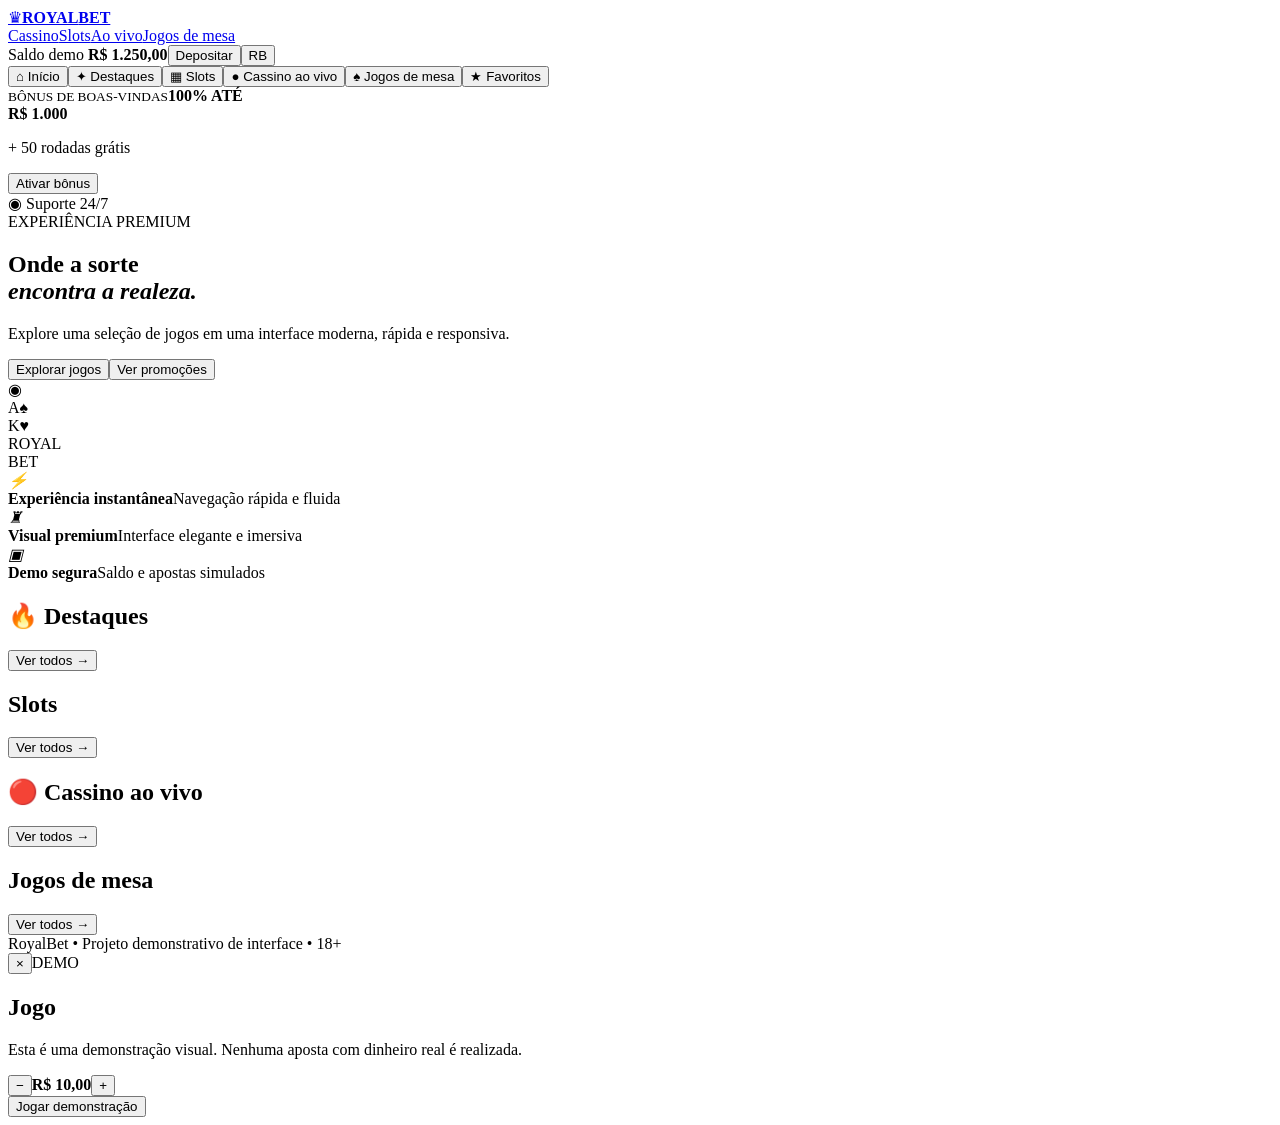
==== index.html @ 7793e25e "feat: add RoyalBet demo interface" ====
<!doctype html><html lang="pt-BR"><head><meta charset="utf-8"><meta name="viewport" content="width=device-width,initial-scale=1"><meta name="theme-color" content="#090b12"><title>RoyalBet — Demo Casino</title><link rel="preconnect" href="https://fonts.googleapis.com"><link rel="preconnect" href="https://fonts.gstatic.com" crossorigin><link href="https://fonts.googleapis.com/css2?family=Inter:wght@400;500;600;700;800&display=swap" rel="stylesheet"><link rel="stylesheet" href="assets/css/app.css"></head><body>
<header class="topbar"><a class="brand" href="#"><span class="crown">♛</span><b>ROYAL</b><strong>BET</strong></a><nav><a class="active" href="#">Cassino</a><a href="#slots">Slots</a><a href="#live">Ao vivo</a><a href="#mesas">Jogos de mesa</a></nav><div class="wallet"><span>Saldo demo <b>R$ 1.250,00</b></span><button class="deposit">Depositar</button><button class="avatar">RB</button></div></header>
<div class="shell"><aside class="sidebar"><button class="side active">⌂ <span>Início</span></button><button class="side">✦ <span>Destaques</span></button><button class="side">▦ <span>Slots</span></button><button class="side">● <span>Cassino ao vivo</span></button><button class="side">♠ <span>Jogos de mesa</span></button><button class="side">★ <span>Favoritos</span></button><div class="bonus"><small>BÔNUS DE BOAS-VINDAS</small><b>100% ATÉ<br>R$ 1.000</b><p>+ 50 rodadas grátis</p><button>Ativar bônus</button></div><div class="support">◉ <span>Suporte 24/7</span></div></aside>
<main><section class="hero"><div class="hero-copy"><span class="eyebrow">EXPERIÊNCIA PREMIUM</span><h1>Onde a sorte<br><em>encontra a realeza.</em></h1><p>Explore uma seleção de jogos em uma interface moderna, rápida e responsiva.</p><div><button class="primary">Explorar jogos</button><button class="secondary">Ver promoções</button></div></div><div class="hero-art"><div class="roulette">◉</div><div class="cards">A♠<br><span>K♥</span></div><div class="chips">ROYAL<br>BET</div></div></section>
<section class="perks"><article><i>⚡</i><div><b>Experiência instantânea</b><span>Navegação rápida e fluida</span></div></article><article><i>♜</i><div><b>Visual premium</b><span>Interface elegante e imersiva</span></div></article><article><i>▣</i><div><b>Demo segura</b><span>Saldo e apostas simulados</span></div></article></section>
<section id="destaques" class="games"><div class="section-head"><h2>🔥 Destaques</h2><button>Ver todos →</button></div><div class="grid" id="featured"></div></section>
<section id="slots" class="games"><div class="section-head"><h2>Slots</h2><button>Ver todos →</button></div><div class="grid" id="slotGames"></div></section>
<section id="live" class="games"><div class="section-head"><h2>🔴 Cassino ao vivo</h2><button>Ver todos →</button></div><div class="grid" id="liveGames"></div></section>
<section id="mesas" class="games"><div class="section-head"><h2>Jogos de mesa</h2><button>Ver todos →</button></div><div class="grid table-grid" id="tableGames"></div></section>
<footer>RoyalBet • Projeto demonstrativo de interface • 18+</footer></main></div>
<div class="modal" id="gameModal"><div class="modal-card"><button class="close">×</button><span>DEMO</span><h2 id="modalTitle">Jogo</h2><p>Esta é uma demonstração visual. Nenhuma aposta com dinheiro real é realizada.</p><div class="fake-bet"><button>−</button><strong>R$ 10,00</strong><button>+</button></div><button class="primary play">Jogar demonstração</button></div></div>
<script src="assets/js/app.js"></script></body></html>
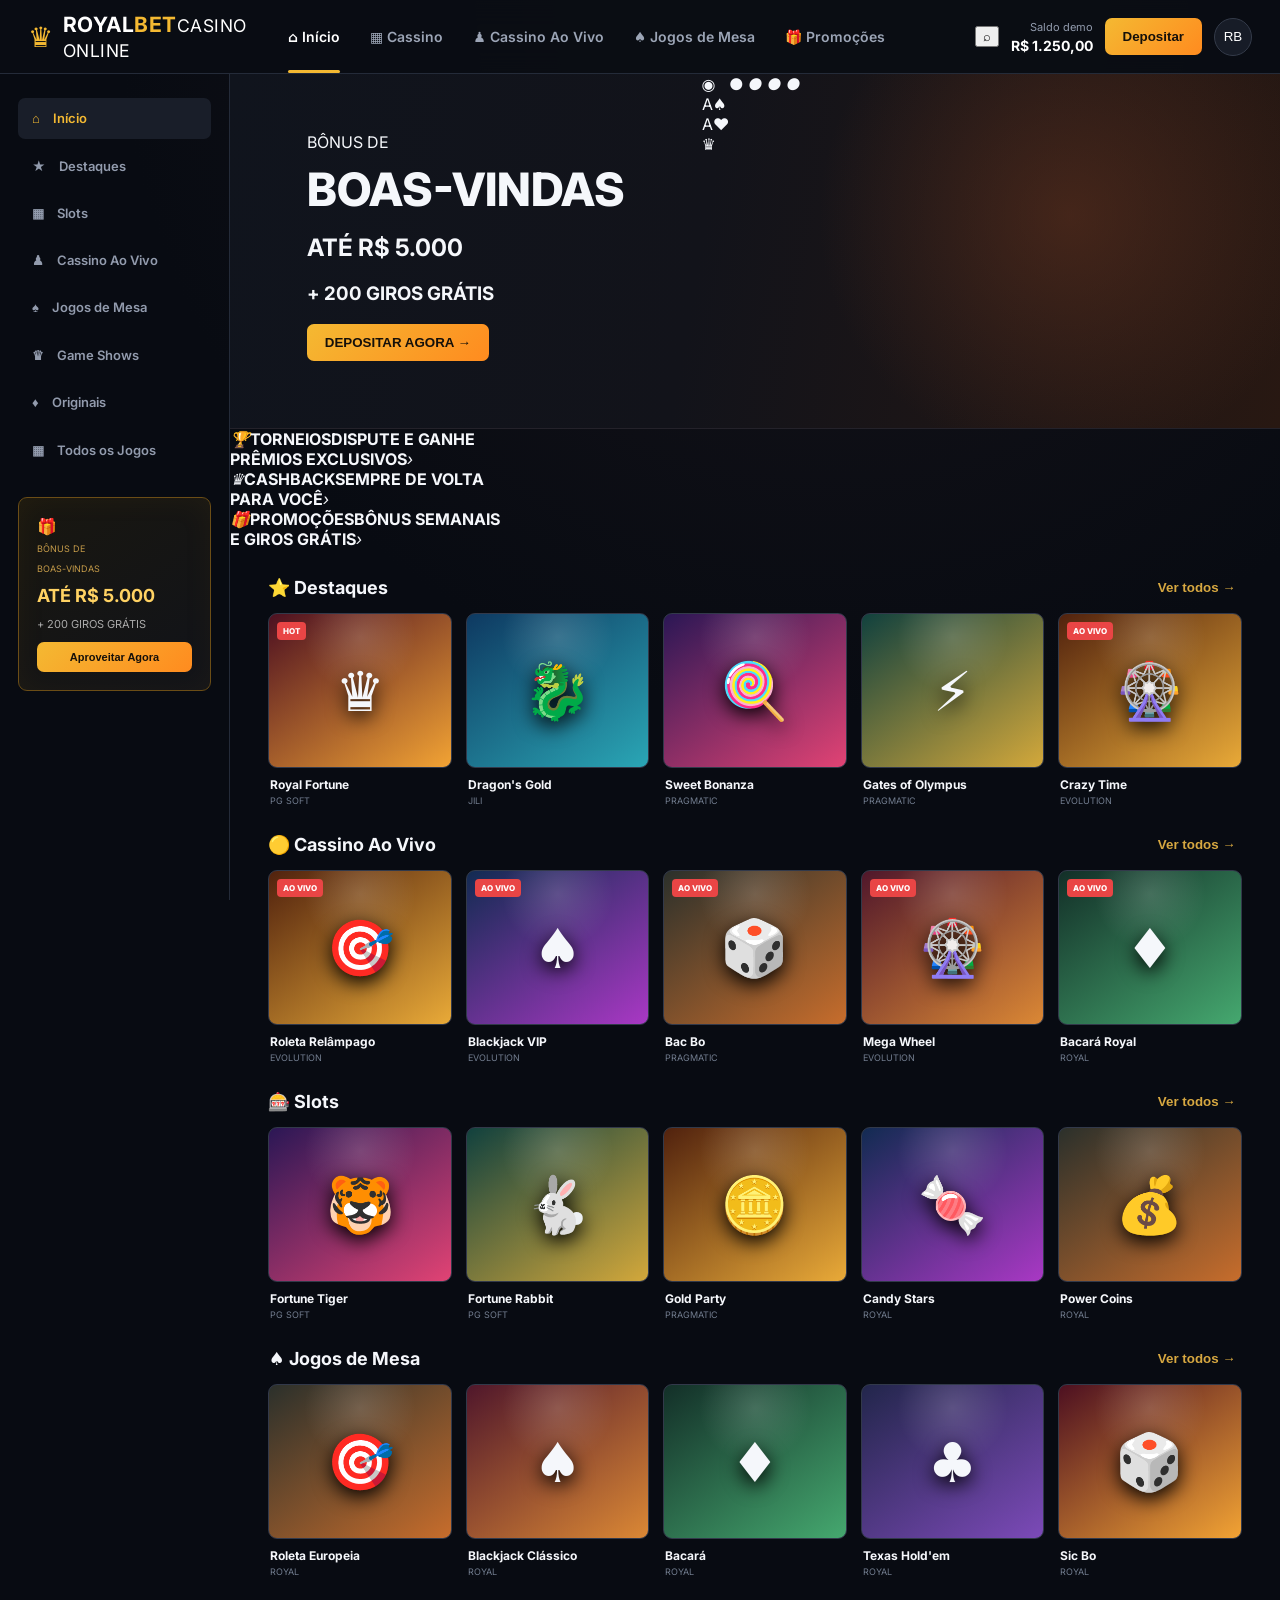
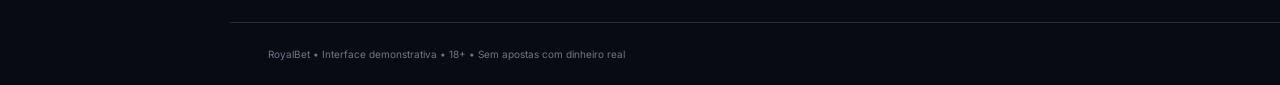
==== commit b433089d: "feat: redesign RoyalBet lobby v2" ====
--- a/index.html
+++ b/index.html
@@ -1,12 +1,11 @@
-<!doctype html><html lang="pt-BR"><head><meta charset="utf-8"><meta name="viewport" content="width=device-width,initial-scale=1"><meta name="theme-color" content="#090b12"><title>RoyalBet — Demo Casino</title><link rel="preconnect" href="https://fonts.googleapis.com"><link rel="preconnect" href="https://fonts.gstatic.com" crossorigin><link href="https://fonts.googleapis.com/css2?family=Inter:wght@400;500;600;700;800&display=swap" rel="stylesheet"><link rel="stylesheet" href="assets/css/app.css"></head><body>
-<header class="topbar"><a class="brand" href="#"><span class="crown">♛</span><b>ROYAL</b><strong>BET</strong></a><nav><a class="active" href="#">Cassino</a><a href="#slots">Slots</a><a href="#live">Ao vivo</a><a href="#mesas">Jogos de mesa</a></nav><div class="wallet"><span>Saldo demo <b>R$ 1.250,00</b></span><button class="deposit">Depositar</button><button class="avatar">RB</button></div></header>
-<div class="shell"><aside class="sidebar"><button class="side active">⌂ <span>Início</span></button><button class="side">✦ <span>Destaques</span></button><button class="side">▦ <span>Slots</span></button><button class="side">● <span>Cassino ao vivo</span></button><button class="side">♠ <span>Jogos de mesa</span></button><button class="side">★ <span>Favoritos</span></button><div class="bonus"><small>BÔNUS DE BOAS-VINDAS</small><b>100% ATÉ<br>R$ 1.000</b><p>+ 50 rodadas grátis</p><button>Ativar bônus</button></div><div class="support">◉ <span>Suporte 24/7</span></div></aside>
-<main><section class="hero"><div class="hero-copy"><span class="eyebrow">EXPERIÊNCIA PREMIUM</span><h1>Onde a sorte<br><em>encontra a realeza.</em></h1><p>Explore uma seleção de jogos em uma interface moderna, rápida e responsiva.</p><div><button class="primary">Explorar jogos</button><button class="secondary">Ver promoções</button></div></div><div class="hero-art"><div class="roulette">◉</div><div class="cards">A♠<br><span>K♥</span></div><div class="chips">ROYAL<br>BET</div></div></section>
-<section class="perks"><article><i>⚡</i><div><b>Experiência instantânea</b><span>Navegação rápida e fluida</span></div></article><article><i>♜</i><div><b>Visual premium</b><span>Interface elegante e imersiva</span></div></article><article><i>▣</i><div><b>Demo segura</b><span>Saldo e apostas simulados</span></div></article></section>
-<section id="destaques" class="games"><div class="section-head"><h2>🔥 Destaques</h2><button>Ver todos →</button></div><div class="grid" id="featured"></div></section>
-<section id="slots" class="games"><div class="section-head"><h2>Slots</h2><button>Ver todos →</button></div><div class="grid" id="slotGames"></div></section>
-<section id="live" class="games"><div class="section-head"><h2>🔴 Cassino ao vivo</h2><button>Ver todos →</button></div><div class="grid" id="liveGames"></div></section>
-<section id="mesas" class="games"><div class="section-head"><h2>Jogos de mesa</h2><button>Ver todos →</button></div><div class="grid table-grid" id="tableGames"></div></section>
-<footer>RoyalBet • Projeto demonstrativo de interface • 18+</footer></main></div>
-<div class="modal" id="gameModal"><div class="modal-card"><button class="close">×</button><span>DEMO</span><h2 id="modalTitle">Jogo</h2><p>Esta é uma demonstração visual. Nenhuma aposta com dinheiro real é realizada.</p><div class="fake-bet"><button>−</button><strong>R$ 10,00</strong><button>+</button></div><button class="primary play">Jogar demonstração</button></div></div>
-<script src="assets/js/app.js"></script></body></html>+<!doctype html><html lang="pt-BR"><head><meta charset="utf-8"><meta name="viewport" content="width=device-width,initial-scale=1"><meta name="theme-color" content="#06090d"><title>RoyalBet — Casino Demo</title><link rel="preconnect" href="https://fonts.googleapis.com"><link rel="preconnect" href="https://fonts.gstatic.com" crossorigin><link href="https://fonts.googleapis.com/css2?family=Inter:wght@400;500;600;700;800;900&display=swap" rel="stylesheet"><link rel="stylesheet" href="assets/css/app.css?v=2"></head><body>
+<header class="topbar"><a class="brand" href="#"><span class="crown">♛</span><span><b>ROYAL</b><strong>BET</strong><small>CASINO ONLINE</small></span></a><nav><a class="active" href="#">⌂ Início</a><a href="#slots">▦ Cassino</a><a href="#live">♟ Cassino Ao Vivo</a><a href="#mesas">♠ Jogos de Mesa</a><a href="#promos">🎁 Promoções</a></nav><div class="wallet"><button class="search">⌕</button><span>Saldo demo <b>R$ 1.250,00</b></span><button class="deposit">Depositar</button><button class="avatar">RB</button></div></header>
+<div class="shell"><aside class="sidebar"><button class="side active">⌂ <span>Início</span></button><button class="side">★ <span>Destaques</span></button><button class="side">▦ <span>Slots</span></button><button class="side">♟ <span>Cassino Ao Vivo</span></button><button class="side">♠ <span>Jogos de Mesa</span></button><button class="side">♛ <span>Game Shows</span></button><button class="side">♦ <span>Originais</span></button><button class="side">▦ <span>Todos os Jogos</span></button><div class="bonus"><div class="gift">🎁</div><small>BÔNUS DE<br>BOAS-VINDAS</small><b>ATÉ R$ 5.000</b><p>+ 200 GIROS GRÁTIS</p><button>Aproveitar Agora</button></div></aside>
+<main><section class="hero"><div class="hero-copy"><span>BÔNUS DE</span><h1>BOAS-VINDAS</h1><h2>ATÉ <strong>R$ 5.000</strong></h2><h3>+ 200 GIROS GRÁTIS</h3><button class="primary">DEPOSITAR AGORA →</button></div><div class="casino-art"><div class="wheel">◉</div><div class="ace">A♠</div><div class="ace red">A♥</div><div class="chip">♛</div></div><div class="dots">● <i>● ● ●</i></div></section>
+<section id="promos" class="promo-row"><article class="tournament"><i>🏆</i><b>TORNEIOS<span>DISPUTE E GANHE<br>PRÊMIOS EXCLUSIVOS</span></b><em>›</em></article><article class="cashback"><i>♛</i><b>CASHBACK<span>SEMPRE DE VOLTA<br>PARA VOCÊ</span></b><em>›</em></article><article class="promotion"><i>🎁</i><b>PROMOÇÕES<span>BÔNUS SEMANAIS<br>E GIROS GRÁTIS</span></b><em>›</em></article></section>
+<section class="games"><div class="section-head"><h2>⭐ Destaques</h2><button>Ver todos →</button></div><div class="grid" id="featured"></div></section>
+<section id="live" class="games"><div class="section-head"><h2>🟡 Cassino Ao Vivo</h2><button>Ver todos →</button></div><div class="grid" id="liveGames"></div></section>
+<section id="slots" class="games"><div class="section-head"><h2>🎰 Slots</h2><button>Ver todos →</button></div><div class="grid" id="slotGames"></div></section>
+<section id="mesas" class="games"><div class="section-head"><h2>♠ Jogos de Mesa</h2><button>Ver todos →</button></div><div class="grid" id="tableGames"></div></section>
+<footer>RoyalBet • Interface demonstrativa • 18+ • Sem apostas com dinheiro real</footer></main></div>
+<div class="modal" id="gameModal"><div class="modal-card"><button class="close">×</button><span>DEMONSTRAÇÃO</span><h2 id="modalTitle">Jogo</h2><p>Interface demonstrativa. Nenhuma aposta ou transação com dinheiro real é realizada.</p><div class="fake-bet"><button>−</button><strong>R$ 10,00</strong><button>+</button></div><button class="primary play">Jogar demonstração</button></div></div><script src="assets/js/app.js?v=2"></script></body></html>
--- a/assets/css/app.css
+++ b/assets/css/app.css
@@ -0,0 +1 @@
+:root{--bg:#080b12;--panel:#111621;--panel2:#161c28;--line:#242b39;--text:#f5f7fb;--muted:#929bad;--gold:#f4b932;--orange:#ff8b1f;--green:#19d49a}*{box-sizing:border-box}html{scroll-behavior:smooth}body{margin:0;background:radial-gradient(circle at 65% 0,#17141a 0,#080b12 38%);color:var(--text);font-family:Inter,system-ui,sans-serif}.topbar{height:74px;position:sticky;top:0;z-index:20;display:flex;align-items:center;padding:0 28px;background:#0a0d14eF;border-bottom:1px solid var(--line);backdrop-filter:blur(14px)}.brand{display:flex;align-items:center;width:260px;color:white;text-decoration:none;font-size:21px;letter-spacing:.5px}.brand strong{color:var(--gold)}.crown{font-size:28px;color:var(--gold);margin-right:9px}.topbar nav{display:flex;height:100%;gap:30px;align-items:center}.topbar nav a{height:100%;display:grid;place-items:center;color:#9ca5b6;text-decoration:none;font-size:14px;font-weight:600;position:relative}.topbar nav a.active,.topbar nav a:hover{color:white}.topbar nav a.active:after{content:"";position:absolute;bottom:0;height:3px;width:100%;background:var(--gold);border-radius:4px}.wallet{margin-left:auto;display:flex;align-items:center;gap:12px}.wallet span{font-size:11px;color:var(--muted);text-align:right}.wallet b{display:block;color:white;font-size:14px;margin-top:3px}.deposit,.primary,.bonus button{border:0;border-radius:7px;background:linear-gradient(135deg,var(--gold),var(--orange));color:#15100a;font-weight:800;padding:11px 18px;cursor:pointer}.avatar{border:1px solid #343b4a;background:#171c27;color:#fff;width:38px;height:38px;border-radius:50%}.shell{display:grid;grid-template-columns:230px 1fr}.sidebar{min-height:calc(100vh - 74px);border-right:1px solid var(--line);padding:24px 18px;position:sticky;top:74px;height:calc(100vh - 74px);display:flex;flex-direction:column;gap:7px}.side{border:0;background:transparent;color:#929bad;padding:12px 14px;border-radius:7px;text-align:left;font:600 13px Inter;cursor:pointer}.side:hover,.side.active{color:#fff;background:#191e29}.side:first-child{color:var(--gold)}.side span{margin-left:10px}.bonus{margin-top:20px;padding:18px;border:1px solid #6b4d16;border-radius:9px;background:linear-gradient(145deg,#191710,#111319);box-shadow:inset 0 0 30px #b97d0911}.bonus small{font-size:9px;color:#c59b49}.bonus b{display:block;color:#ffd263;font-size:18px;margin:9px 0}.bonus p{font-size:11px;color:#aaa}.bonus button{width:100%;padding:9px;font-size:11px}.support{margin-top:auto;padding:13px;color:#a8b0bf;font-size:12px}.support span{margin-left:9px}main{min-width:0}.hero{min-height:355px;display:flex;position:relative;overflow:hidden;border-bottom:1px solid #24222a;background:radial-gradient(circle at 80% 40%,#65331e88,transparent 29%),linear-gradient(100deg,#10141d 0%,#12131a 45%,#281812 100%)}.hero-copy{z-index:2;padding:58px 6vw;max-width:650px}.eyebrow{font-size:10px;font-weight:800;letter-spacing:2.5px;color:#e4b54d}.hero h1{font-size:46px;line-height:1.05;margin:13px 0;font-weight:800}.hero h1 em{font-style:normal;color:#ffcb59}.hero p{max-width:510px;color:#a8afbd;font-size:14px;line-height:1.6}.secondary{margin-left:10px;border:1px solid #55504b;border-radius:7px;background:#ffffff08;color:white;font-weight:700;padding:10px 17px}.hero-art{position:absolute;right:5%;top:20px;width:43%;height:310px}.roulette{position:absolute;right:5%;top:5%;width:220px;height:220px;border:18px dashed #d69c36;border-radius:50%;display:grid;place-items:center;font-size:100px;color:#f1c058;transform:rotate(-13deg);box-shadow:0 0 60px #ff8b1f30}.cards{position:absolute;left:13%;top:30%;font:800 55px Georgia;color:#111;background:#f7f0df;padding:20px 28px;border-radius:9px;transform:rotate(-8deg);box-shadow:0 18px 50px #000}.cards span{color:#b21e27}.chips{position:absolute;right:35%;bottom:8%;width:105px;height:105px;border-radius:50%;border:12px dashed #ffc54d;background:#202532;display:grid;place-items:center;text-align:center;color:#ffd268;font-size:12px;font-weight:800;box-shadow:0 10px 30px #000}.perks{display:grid;grid-template-columns:repeat(3,1fr);gap:1px;border-bottom:1px solid var(--line);background:var(--line)}.perks article{background:#0e121a;padding:22px 5vw;display:flex;gap:14px;align-items:center}.perks i{font-style:normal;color:var(--gold);font-size:22px}.perks b,.perks span{display:block}.perks b{font-size:12px}.perks span{color:#7f899a;font-size:10px;margin-top:4px}.games{padding:28px 3vw 0}.section-head{display:flex;justify-content:space-between;align-items:center;margin-bottom:15px}.section-head h2{font-size:18px;margin:0}.section-head button{border:0;background:none;color:#d7a841;font-weight:700;cursor:pointer}.grid{display:grid;grid-template-columns:repeat(5,minmax(135px,1fr));gap:14px}.game{min-width:0;cursor:pointer}.poster{height:155px;border-radius:9px;position:relative;overflow:hidden;border:1px solid #32394a;background:linear-gradient(145deg,var(--a),var(--b));display:grid;place-items:center;transition:.2s}.game:hover .poster{transform:translateY(-4px);border-color:#a67826;box-shadow:0 12px 35px #000}.poster:before{content:"";position:absolute;inset:0;background:radial-gradient(circle at 50% 15%,#ffffff28,transparent 35%)}.poster .symbol{font-size:55px;filter:drop-shadow(0 6px 10px #000);z-index:1}.tag{position:absolute;top:8px;left:8px;background:#e94545;color:white;font-size:8px;font-weight:800;padding:4px 6px;border-radius:4px}.game h3{font-size:12px;margin:9px 2px 3px}.game p{font-size:9px;color:#727d8f;margin:0 2px}.table-grid{grid-template-columns:repeat(5,1fr)}footer{margin-top:45px;padding:25px 3vw;border-top:1px solid var(--line);color:#6f7888;font-size:10px}.modal{display:none;position:fixed;inset:0;background:#000c;z-index:50;place-items:center;padding:20px}.modal.open{display:grid}.modal-card{width:min(420px,100%);background:#121722;border:1px solid #343c4c;border-radius:14px;padding:32px;text-align:center;position:relative;box-shadow:0 30px 90px #000}.modal-card>span{font-size:9px;letter-spacing:2px;color:var(--gold)}.modal-card p{color:#9ba4b4;font-size:13px;line-height:1.6}.close{position:absolute;right:15px;top:12px;border:0;background:none;color:white;font-size:25px;cursor:pointer}.fake-bet{display:flex;justify-content:center;align-items:center;gap:20px;margin:25px}.fake-bet button{width:35px;height:35px;border-radius:50%;border:1px solid #3b4352;background:#202633;color:#fff}.play{width:100%}@media(max-width:950px){.shell{grid-template-columns:76px 1fr}.sidebar{padding:20px 10px}.side span,.support span,.bonus{display:none}.side{text-align:center;font-size:17px}.brand{width:auto}.topbar nav{display:none}.wallet span{display:none}.grid{grid-template-columns:repeat(3,1fr)}.hero-art{opacity:.45;width:50%}.hero-copy{padding-left:5vw}.hero h1{font-size:38px}}@media(max-width:600px){.topbar{height:64px;padding:0 14px}.brand{font-size:17px}.crown{font-size:23px}.deposit{padding:9px 11px}.avatar{display:none}.shell{display:block}.sidebar{position:fixed;z-index:30;bottom:0;top:auto;left:0;right:0;height:62px;min-height:0;border:0;border-top:1px solid var(--line);background:#0b0f17;display:grid;grid-template-columns:repeat(5,1fr);padding:6px}.sidebar .side:nth-child(n+6),.support{display:none}.side{padding:8px}.hero{min-height:390px}.hero-copy{padding:48px 22px}.hero h1{font-size:36px}.hero-art{right:-110px;top:80px;width:75%}.perks{grid-template-columns:1fr}.perks article{padding:14px 22px}.grid,.table-grid{grid-template-columns:repeat(2,1fr)}.poster{height:140px}.games{padding:25px 16px 0}footer{padding-bottom:90px}}
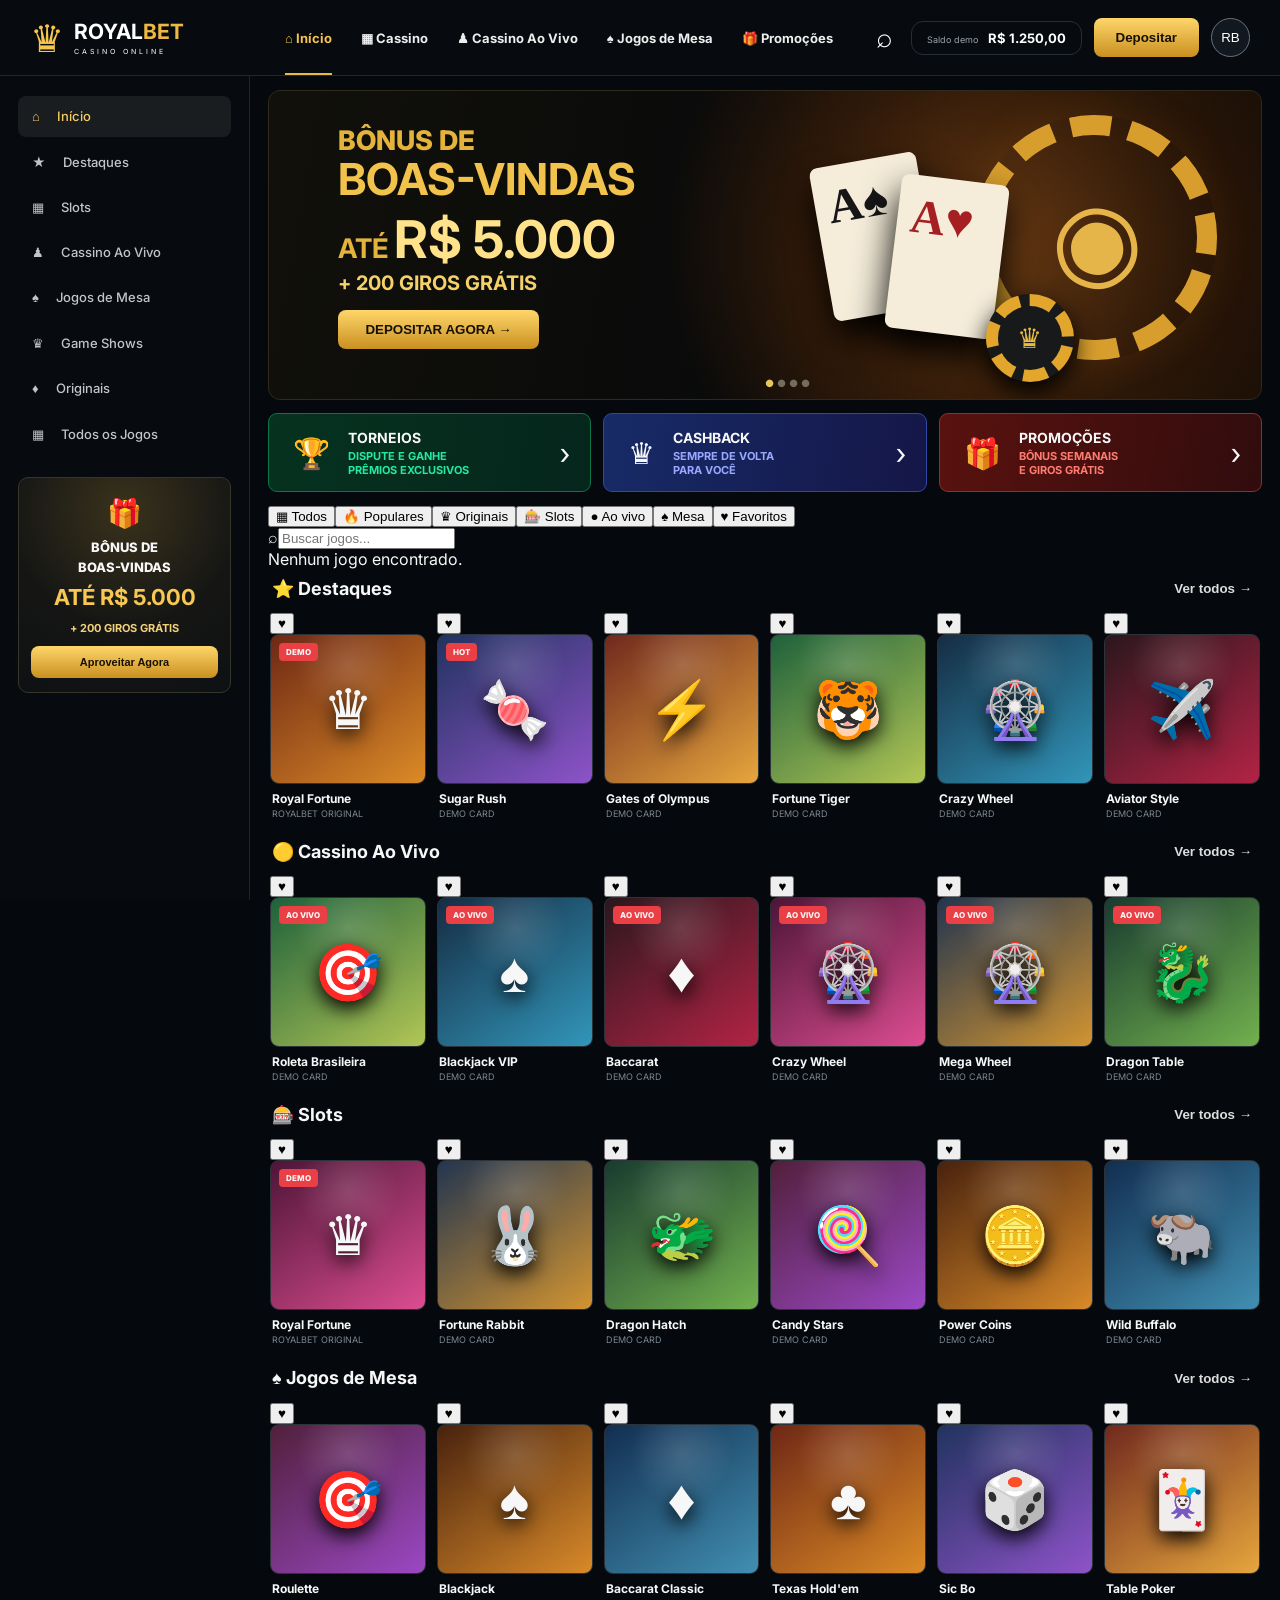
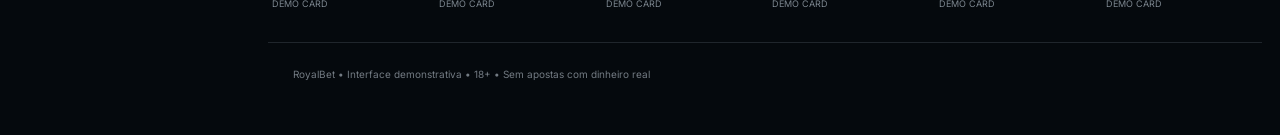
==== commit f232b1bf: "feat: add lobby search and category filters" ====
--- a/index.html
+++ b/index.html
@@ -1,11 +1,11 @@
-<!doctype html><html lang="pt-BR"><head><meta charset="utf-8"><meta name="viewport" content="width=device-width,initial-scale=1"><meta name="theme-color" content="#06090d"><title>RoyalBet — Casino Demo</title><link rel="preconnect" href="https://fonts.googleapis.com"><link rel="preconnect" href="https://fonts.gstatic.com" crossorigin><link href="https://fonts.googleapis.com/css2?family=Inter:wght@400;500;600;700;800;900&display=swap" rel="stylesheet"><link rel="stylesheet" href="assets/css/app.css?v=2"></head><body>
+<!doctype html><html lang="pt-BR"><head><meta charset="utf-8"><meta name="viewport" content="width=device-width,initial-scale=1"><meta name="theme-color" content="#06090d"><title>RoyalBet — Casino Demo</title><link rel="preconnect" href="https://fonts.googleapis.com"><link rel="preconnect" href="https://fonts.gstatic.com" crossorigin><link href="https://fonts.googleapis.com/css2?family=Inter:wght@400;500;600;700;800;900&display=swap" rel="stylesheet"><link rel="stylesheet" href="assets/css/app.css?v=4"></head><body>
 <header class="topbar"><a class="brand" href="#"><span class="crown">♛</span><span><b>ROYAL</b><strong>BET</strong><small>CASINO ONLINE</small></span></a><nav><a class="active" href="#">⌂ Início</a><a href="#slots">▦ Cassino</a><a href="#live">♟ Cassino Ao Vivo</a><a href="#mesas">♠ Jogos de Mesa</a><a href="#promos">🎁 Promoções</a></nav><div class="wallet"><button class="search">⌕</button><span>Saldo demo <b>R$ 1.250,00</b></span><button class="deposit">Depositar</button><button class="avatar">RB</button></div></header>
 <div class="shell"><aside class="sidebar"><button class="side active">⌂ <span>Início</span></button><button class="side">★ <span>Destaques</span></button><button class="side">▦ <span>Slots</span></button><button class="side">♟ <span>Cassino Ao Vivo</span></button><button class="side">♠ <span>Jogos de Mesa</span></button><button class="side">♛ <span>Game Shows</span></button><button class="side">♦ <span>Originais</span></button><button class="side">▦ <span>Todos os Jogos</span></button><div class="bonus"><div class="gift">🎁</div><small>BÔNUS DE<br>BOAS-VINDAS</small><b>ATÉ R$ 5.000</b><p>+ 200 GIROS GRÁTIS</p><button>Aproveitar Agora</button></div></aside>
 <main><section class="hero"><div class="hero-copy"><span>BÔNUS DE</span><h1>BOAS-VINDAS</h1><h2>ATÉ <strong>R$ 5.000</strong></h2><h3>+ 200 GIROS GRÁTIS</h3><button class="primary">DEPOSITAR AGORA →</button></div><div class="casino-art"><div class="wheel">◉</div><div class="ace">A♠</div><div class="ace red">A♥</div><div class="chip">♛</div></div><div class="dots">● <i>● ● ●</i></div></section>
 <section id="promos" class="promo-row"><article class="tournament"><i>🏆</i><b>TORNEIOS<span>DISPUTE E GANHE<br>PRÊMIOS EXCLUSIVOS</span></b><em>›</em></article><article class="cashback"><i>♛</i><b>CASHBACK<span>SEMPRE DE VOLTA<br>PARA VOCÊ</span></b><em>›</em></article><article class="promotion"><i>🎁</i><b>PROMOÇÕES<span>BÔNUS SEMANAIS<br>E GIROS GRÁTIS</span></b><em>›</em></article></section>
-<section class="games"><div class="section-head"><h2>⭐ Destaques</h2><button>Ver todos →</button></div><div class="grid" id="featured"></div></section>
-<section id="live" class="games"><div class="section-head"><h2>🟡 Cassino Ao Vivo</h2><button>Ver todos →</button></div><div class="grid" id="liveGames"></div></section>
-<section id="slots" class="games"><div class="section-head"><h2>🎰 Slots</h2><button>Ver todos →</button></div><div class="grid" id="slotGames"></div></section>
-<section id="mesas" class="games"><div class="section-head"><h2>♠ Jogos de Mesa</h2><button>Ver todos →</button></div><div class="grid" id="tableGames"></div></section>
+<section class="discovery"><div class="filters"><button class="filter active" data-category="all">▦ Todos</button><button class="filter" data-category="featured">🔥 Populares</button><button class="filter" data-category="original">♛ Originais</button><button class="filter" data-category="slots">🎰 Slots</button><button class="filter" data-category="live">● Ao vivo</button><button class="filter" data-category="table">♠ Mesa</button><button class="filter" data-category="favorites">♥ Favoritos</button></div><label class="game-search">⌕<input id="gameSearch" placeholder="Buscar jogos..." autocomplete="off"></label></section><div id="emptyState" class="empty-state">Nenhum jogo encontrado.</div><section class="games game-section" data-section="featured"><div class="section-head"><h2>⭐ Destaques</h2><button>Ver todos →</button></div><div class="grid" id="featured"></div></section>
+<section id="live" class="games game-section" data-section="live"><div class="section-head"><h2>🟡 Cassino Ao Vivo</h2><button>Ver todos →</button></div><div class="grid" id="liveGames"></div></section>
+<section id="slots" class="games game-section" data-section="slots"><div class="section-head"><h2>🎰 Slots</h2><button>Ver todos →</button></div><div class="grid" id="slotGames"></div></section>
+<section id="mesas" class="games game-section" data-section="table"><div class="section-head"><h2>♠ Jogos de Mesa</h2><button>Ver todos →</button></div><div class="grid" id="tableGames"></div></section>
 <footer>RoyalBet • Interface demonstrativa • 18+ • Sem apostas com dinheiro real</footer></main></div>
-<div class="modal" id="gameModal"><div class="modal-card"><button class="close">×</button><span>DEMONSTRAÇÃO</span><h2 id="modalTitle">Jogo</h2><p>Interface demonstrativa. Nenhuma aposta ou transação com dinheiro real é realizada.</p><div class="fake-bet"><button>−</button><strong>R$ 10,00</strong><button>+</button></div><button class="primary play">Jogar demonstração</button></div></div><script src="assets/js/app.js?v=2"></script></body></html>+<div class="modal" id="gameModal"><div class="modal-card"><button class="close">×</button><span>DEMONSTRAÇÃO</span><h2 id="modalTitle">Jogo</h2><p>Interface demonstrativa. Nenhuma aposta ou transação com dinheiro real é realizada.</p><div class="fake-bet"><button>−</button><strong>R$ 10,00</strong><button>+</button></div><button class="primary play">Jogar demonstração</button></div></div><script src="assets/js/app.js?v=4"></script></body></html>
--- a/assets/css/app.css
+++ b/assets/css/app.css
@@ -1 +1 @@
-:root{--bg:#080b12;--panel:#111621;--panel2:#161c28;--line:#242b39;--text:#f5f7fb;--muted:#929bad;--gold:#f4b932;--orange:#ff8b1f;--green:#19d49a}*{box-sizing:border-box}html{scroll-behavior:smooth}body{margin:0;background:radial-gradient(circle at 65% 0,#17141a 0,#080b12 38%);color:var(--text);font-family:Inter,system-ui,sans-serif}.topbar{height:74px;position:sticky;top:0;z-index:20;display:flex;align-items:center;padding:0 28px;background:#0a0d14eF;border-bottom:1px solid var(--line);backdrop-filter:blur(14px)}.brand{display:flex;align-items:center;width:260px;color:white;text-decoration:none;font-size:21px;letter-spacing:.5px}.brand strong{color:var(--gold)}.crown{font-size:28px;color:var(--gold);margin-right:9px}.topbar nav{display:flex;height:100%;gap:30px;align-items:center}.topbar nav a{height:100%;display:grid;place-items:center;color:#9ca5b6;text-decoration:none;font-size:14px;font-weight:600;position:relative}.topbar nav a.active,.topbar nav a:hover{color:white}.topbar nav a.active:after{content:"";position:absolute;bottom:0;height:3px;width:100%;background:var(--gold);border-radius:4px}.wallet{margin-left:auto;display:flex;align-items:center;gap:12px}.wallet span{font-size:11px;color:var(--muted);text-align:right}.wallet b{display:block;color:white;font-size:14px;margin-top:3px}.deposit,.primary,.bonus button{border:0;border-radius:7px;background:linear-gradient(135deg,var(--gold),var(--orange));color:#15100a;font-weight:800;padding:11px 18px;cursor:pointer}.avatar{border:1px solid #343b4a;background:#171c27;color:#fff;width:38px;height:38px;border-radius:50%}.shell{display:grid;grid-template-columns:230px 1fr}.sidebar{min-height:calc(100vh - 74px);border-right:1px solid var(--line);padding:24px 18px;position:sticky;top:74px;height:calc(100vh - 74px);display:flex;flex-direction:column;gap:7px}.side{border:0;background:transparent;color:#929bad;padding:12px 14px;border-radius:7px;text-align:left;font:600 13px Inter;cursor:pointer}.side:hover,.side.active{color:#fff;background:#191e29}.side:first-child{color:var(--gold)}.side span{margin-left:10px}.bonus{margin-top:20px;padding:18px;border:1px solid #6b4d16;border-radius:9px;background:linear-gradient(145deg,#191710,#111319);box-shadow:inset 0 0 30px #b97d0911}.bonus small{font-size:9px;color:#c59b49}.bonus b{display:block;color:#ffd263;font-size:18px;margin:9px 0}.bonus p{font-size:11px;color:#aaa}.bonus button{width:100%;padding:9px;font-size:11px}.support{margin-top:auto;padding:13px;color:#a8b0bf;font-size:12px}.support span{margin-left:9px}main{min-width:0}.hero{min-height:355px;display:flex;position:relative;overflow:hidden;border-bottom:1px solid #24222a;background:radial-gradient(circle at 80% 40%,#65331e88,transparent 29%),linear-gradient(100deg,#10141d 0%,#12131a 45%,#281812 100%)}.hero-copy{z-index:2;padding:58px 6vw;max-width:650px}.eyebrow{font-size:10px;font-weight:800;letter-spacing:2.5px;color:#e4b54d}.hero h1{font-size:46px;line-height:1.05;margin:13px 0;font-weight:800}.hero h1 em{font-style:normal;color:#ffcb59}.hero p{max-width:510px;color:#a8afbd;font-size:14px;line-height:1.6}.secondary{margin-left:10px;border:1px solid #55504b;border-radius:7px;background:#ffffff08;color:white;font-weight:700;padding:10px 17px}.hero-art{position:absolute;right:5%;top:20px;width:43%;height:310px}.roulette{position:absolute;right:5%;top:5%;width:220px;height:220px;border:18px dashed #d69c36;border-radius:50%;display:grid;place-items:center;font-size:100px;color:#f1c058;transform:rotate(-13deg);box-shadow:0 0 60px #ff8b1f30}.cards{position:absolute;left:13%;top:30%;font:800 55px Georgia;color:#111;background:#f7f0df;padding:20px 28px;border-radius:9px;transform:rotate(-8deg);box-shadow:0 18px 50px #000}.cards span{color:#b21e27}.chips{position:absolute;right:35%;bottom:8%;width:105px;height:105px;border-radius:50%;border:12px dashed #ffc54d;background:#202532;display:grid;place-items:center;text-align:center;color:#ffd268;font-size:12px;font-weight:800;box-shadow:0 10px 30px #000}.perks{display:grid;grid-template-columns:repeat(3,1fr);gap:1px;border-bottom:1px solid var(--line);background:var(--line)}.perks article{background:#0e121a;padding:22px 5vw;display:flex;gap:14px;align-items:center}.perks i{font-style:normal;color:var(--gold);font-size:22px}.perks b,.perks span{display:block}.perks b{font-size:12px}.perks span{color:#7f899a;font-size:10px;margin-top:4px}.games{padding:28px 3vw 0}.section-head{display:flex;justify-content:space-between;align-items:center;margin-bottom:15px}.section-head h2{font-size:18px;margin:0}.section-head button{border:0;background:none;color:#d7a841;font-weight:700;cursor:pointer}.grid{display:grid;grid-template-columns:repeat(5,minmax(135px,1fr));gap:14px}.game{min-width:0;cursor:pointer}.poster{height:155px;border-radius:9px;position:relative;overflow:hidden;border:1px solid #32394a;background:linear-gradient(145deg,var(--a),var(--b));display:grid;place-items:center;transition:.2s}.game:hover .poster{transform:translateY(-4px);border-color:#a67826;box-shadow:0 12px 35px #000}.poster:before{content:"";position:absolute;inset:0;background:radial-gradient(circle at 50% 15%,#ffffff28,transparent 35%)}.poster .symbol{font-size:55px;filter:drop-shadow(0 6px 10px #000);z-index:1}.tag{position:absolute;top:8px;left:8px;background:#e94545;color:white;font-size:8px;font-weight:800;padding:4px 6px;border-radius:4px}.game h3{font-size:12px;margin:9px 2px 3px}.game p{font-size:9px;color:#727d8f;margin:0 2px}.table-grid{grid-template-columns:repeat(5,1fr)}footer{margin-top:45px;padding:25px 3vw;border-top:1px solid var(--line);color:#6f7888;font-size:10px}.modal{display:none;position:fixed;inset:0;background:#000c;z-index:50;place-items:center;padding:20px}.modal.open{display:grid}.modal-card{width:min(420px,100%);background:#121722;border:1px solid #343c4c;border-radius:14px;padding:32px;text-align:center;position:relative;box-shadow:0 30px 90px #000}.modal-card>span{font-size:9px;letter-spacing:2px;color:var(--gold)}.modal-card p{color:#9ba4b4;font-size:13px;line-height:1.6}.close{position:absolute;right:15px;top:12px;border:0;background:none;color:white;font-size:25px;cursor:pointer}.fake-bet{display:flex;justify-content:center;align-items:center;gap:20px;margin:25px}.fake-bet button{width:35px;height:35px;border-radius:50%;border:1px solid #3b4352;background:#202633;color:#fff}.play{width:100%}@media(max-width:950px){.shell{grid-template-columns:76px 1fr}.sidebar{padding:20px 10px}.side span,.support span,.bonus{display:none}.side{text-align:center;font-size:17px}.brand{width:auto}.topbar nav{display:none}.wallet span{display:none}.grid{grid-template-columns:repeat(3,1fr)}.hero-art{opacity:.45;width:50%}.hero-copy{padding-left:5vw}.hero h1{font-size:38px}}@media(max-width:600px){.topbar{height:64px;padding:0 14px}.brand{font-size:17px}.crown{font-size:23px}.deposit{padding:9px 11px}.avatar{display:none}.shell{display:block}.sidebar{position:fixed;z-index:30;bottom:0;top:auto;left:0;right:0;height:62px;min-height:0;border:0;border-top:1px solid var(--line);background:#0b0f17;display:grid;grid-template-columns:repeat(5,1fr);padding:6px}.sidebar .side:nth-child(n+6),.support{display:none}.side{padding:8px}.hero{min-height:390px}.hero-copy{padding:48px 22px}.hero h1{font-size:36px}.hero-art{right:-110px;top:80px;width:75%}.perks{grid-template-columns:1fr}.perks article{padding:14px 22px}.grid,.table-grid{grid-template-columns:repeat(2,1fr)}.poster{height:140px}.games{padding:25px 16px 0}footer{padding-bottom:90px}}+:root{--bg:#05090d;--panel:#0b1016;--line:#202832;--text:#f7f7f8;--muted:#9299a3;--gold:#f5c24c}*{box-sizing:border-box}html{scroll-behavior:smooth}body{margin:0;background:#05090d;color:var(--text);font-family:Inter,sans-serif}.topbar{height:76px;position:sticky;top:0;z-index:30;display:flex;align-items:center;padding:0 30px;background:#070b0f;border-bottom:1px solid #222830}.brand{display:flex;align-items:center;width:255px;color:white;text-decoration:none;line-height:1}.brand .crown{font-size:38px;color:#f6c64d;margin-right:10px}.brand b,.brand strong{font-size:21px}.brand strong{color:#eeb844}.brand small{display:block;font-size:7px;letter-spacing:3px;margin-top:6px}.topbar nav{height:100%;display:flex;align-items:center;gap:29px}.topbar nav a{height:100%;display:grid;place-items:center;color:#eee;text-decoration:none;font-size:13px;font-weight:700;position:relative}.topbar nav a.active{color:#f5c44e}.topbar nav a.active:after{content:"";height:2px;background:#e9ba43;position:absolute;bottom:0;left:0;right:0}.wallet{margin-left:auto;display:flex;align-items:center;gap:12px}.wallet span{border:1px solid #282e35;border-radius:12px;padding:8px 15px;font-size:9px;color:#9da3ab}.wallet b{font-size:13px;color:#fff;margin-left:7px}.deposit,.primary,.bonus button{border:0;border-radius:8px;background:linear-gradient(180deg,#ffd66a,#c99020);font-weight:800;color:#171006;cursor:pointer}.deposit{padding:12px 22px}.avatar{width:39px;height:39px;border-radius:50%;border:1px solid #69717a;background:#111820;color:#fff}.search{border:0;background:none;color:#fff;font-size:28px}.shell{display:grid;grid-template-columns:250px minmax(0,1fr)}.sidebar{position:sticky;top:76px;height:calc(100vh - 76px);padding:20px 18px;background:#070b0f;border-right:1px solid #1e252c;display:flex;flex-direction:column;gap:5px}.side{border:0;background:transparent;color:#c1c5ca;border-radius:8px;padding:12px 14px;text-align:left;font:500 13px Inter;cursor:pointer}.side span{margin-left:14px}.side.active,.side:hover{background:#191d20;color:#f3cc68}.bonus{margin-top:18px;text-align:center;padding:18px 12px 14px;border:1px solid #38352a;border-radius:10px;background:radial-gradient(circle at 50% 15%,#3a321c,#151614 55%,#0e1113)}.gift{font-size:28px;margin-bottom:6px}.bonus small{font-size:13px;font-weight:800}.bonus b{display:block;color:#f8c852;font-size:22px;margin:8px 0}.bonus p{font-size:11px;font-weight:700;color:#f1d079}.bonus button{width:100%;padding:10px;font-size:11px}main{min-width:0;padding:0 18px 30px}.hero{height:310px;margin-top:14px;border-radius:12px;overflow:hidden;position:relative;background:radial-gradient(circle at 74% 50%,#6b3b13 0,#311a09 25%,transparent 45%),linear-gradient(100deg,#11100b,#090a0a 50%,#1c0f07);border:1px solid #302a1d}.hero:after{content:"";position:absolute;inset:0;background:linear-gradient(90deg,transparent 55%,#0002)}.hero-copy{position:relative;z-index:3;padding:33px 0 0 7%;color:#e4b33c}.hero-copy>span{font-size:27px;font-weight:800}.hero h1{font-size:44px;margin:0;color:#f1c24c;line-height:1}.hero h2{margin:7px 0 0;font-size:27px}.hero h2 strong{font-size:52px;color:#ffe28a}.hero h3{font-size:20px;margin:0 0 15px;color:#f4d169}.primary{padding:12px 27px}.casino-art{position:absolute;z-index:2;right:4%;top:0;width:48%;height:100%}.wheel{position:absolute;right:1%;top:24px;width:245px;height:245px;border:20px dashed #d79e2d;border-radius:50%;display:grid;place-items:center;color:#e6b54a;font-size:105px;transform:rotate(-12deg);box-shadow:0 0 45px #b2641822}.ace{position:absolute;left:16%;top:68px;background:#f5edda;color:#161616;width:108px;height:155px;border-radius:8px;font:700 48px Georgia;padding:13px;transform:rotate(-10deg);box-shadow:0 18px 35px #000}.ace.red{left:31%;top:88px;color:#a61f22;transform:rotate(7deg)}.chip{position:absolute;right:31%;bottom:17px;width:88px;height:88px;border-radius:50%;background:#17191a;border:12px dashed #e3a62d;display:grid;place-items:center;color:#e9bb45;font-size:28px;box-shadow:0 10px 25px #000}.dots{position:absolute;z-index:4;bottom:10px;left:50%;color:#e8c65e;font-size:10px}.dots i{font-style:normal;color:#756d5b}.promo-row{display:grid;grid-template-columns:repeat(3,1fr);gap:12px;margin:13px 0}.promo-row article{height:79px;border-radius:9px;display:flex;align-items:center;padding:0 24px;border:1px solid;position:relative}.promo-row i{font-style:normal;font-size:30px;margin-right:18px}.promo-row b{font-size:14px}.promo-row span{display:block;font-size:11px;margin-top:3px}.promo-row em{position:absolute;right:20px;font-size:30px;font-style:normal}.tournament{background:linear-gradient(100deg,#06321f,#06261c);border-color:#087747!important}.tournament span{color:#25e9a1}.cashback{background:linear-gradient(100deg,#172b67,#151647);border-color:#3048a5!important}.cashback span{color:#9aa8ff}.promotion{background:linear-gradient(100deg,#59120f,#310c0d);border-color:#9d2b25!important}.promotion span{color:#ff7c70}.games{padding:9px 2px 13px}.section-head{display:flex;align-items:center;justify-content:space-between;margin:0 2px 13px}.section-head h2{font-size:18px;margin:0}.section-head button{border:0;background:none;color:#ddd;font-weight:600;cursor:pointer}.grid{display:grid;grid-template-columns:repeat(6,minmax(115px,1fr));gap:11px}.poster{height:150px;border-radius:9px;position:relative;overflow:hidden;border:1px solid #2c343a;background:radial-gradient(circle at 50% 20%,#ffffff25,transparent 36%),linear-gradient(145deg,var(--a),var(--b));display:grid;place-items:center;transition:.2s}.game{cursor:pointer;min-width:0}.game:hover .poster{transform:translateY(-4px);border-color:#d5a637;box-shadow:0 12px 28px #000}.poster:after{content:"PLAY";opacity:0;position:absolute;inset:auto 12px 12px;background:#e7b13d;color:#17100a;text-align:center;padding:7px;border-radius:6px;font-size:9px;font-weight:900;transition:.2s}.game:hover .poster:after{opacity:1}.symbol{font-size:56px;filter:drop-shadow(0 7px 10px #000)}.tag{position:absolute;z-index:2;left:8px;top:8px;background:#e93f45;padding:4px 7px;border-radius:4px;font-size:8px;font-weight:800}.game h3{font-size:12px;margin:7px 2px 2px}.game p{font-size:9px;color:#7d8790;margin:0 2px}footer{margin-top:20px;border-top:1px solid #20262c;padding:25px;color:#737b83;font-size:10px}.modal{display:none;position:fixed;inset:0;background:#000d;z-index:60;place-items:center}.modal.open{display:grid}.modal-card{width:min(420px,90vw);padding:34px;background:#11161b;border:1px solid #353c42;border-radius:14px;text-align:center;position:relative}.close{position:absolute;right:15px;top:10px;border:0;background:none;color:white;font-size:26px}.modal-card>span{color:#e5b542;font-size:9px;letter-spacing:2px}.modal-card p{color:#999;font-size:12px}.fake-bet{display:flex;justify-content:center;gap:20px;align-items:center;margin:25px}.fake-bet button{border:1px solid #444;background:#222;color:white;border-radius:50%;width:34px;height:34px}.play{width:100%}@media(max-width:1150px){.topbar nav a:nth-last-child(-n+2){display:none}.grid{grid-template-columns:repeat(4,1fr)}}@media(max-width:850px){.shell{grid-template-columns:70px 1fr}.sidebar{padding:15px 8px}.side span,.bonus{display:none}.side{text-align:center;font-size:18px}.brand{width:190px}.topbar nav{display:none}.wallet span,.search{display:none}.casino-art{opacity:.45}.grid{grid-template-columns:repeat(3,1fr)}}@media(max-width:600px){.topbar{height:62px;padding:0 12px}.brand{width:auto}.brand small{display:none}.brand b,.brand strong{font-size:16px}.brand .crown{font-size:27px}.deposit{padding:9px 11px}.avatar{display:none}.shell{display:block}.sidebar{position:fixed;z-index:40;top:auto;bottom:0;left:0;right:0;width:auto;height:62px;display:grid;grid-template-columns:repeat(5,1fr);padding:5px;background:#080c10;border-top:1px solid #272d33}.sidebar .side:nth-child(n+6),.bonus{display:none}main{padding:0 10px 75px}.hero{height:335px}.hero-copy{padding:35px 20px}.hero-copy>span{font-size:19px}.hero h1{font-size:34px}.hero h2{font-size:20px}.hero h2 strong{font-size:38px}.hero h3{font-size:16px}.casino-art{right:-95px;width:80%}.promo-row{grid-template-columns:1fr}.promo-row article{height:65px}.grid{grid-template-columns:repeat(2,1fr)}.poster{height:145px}}
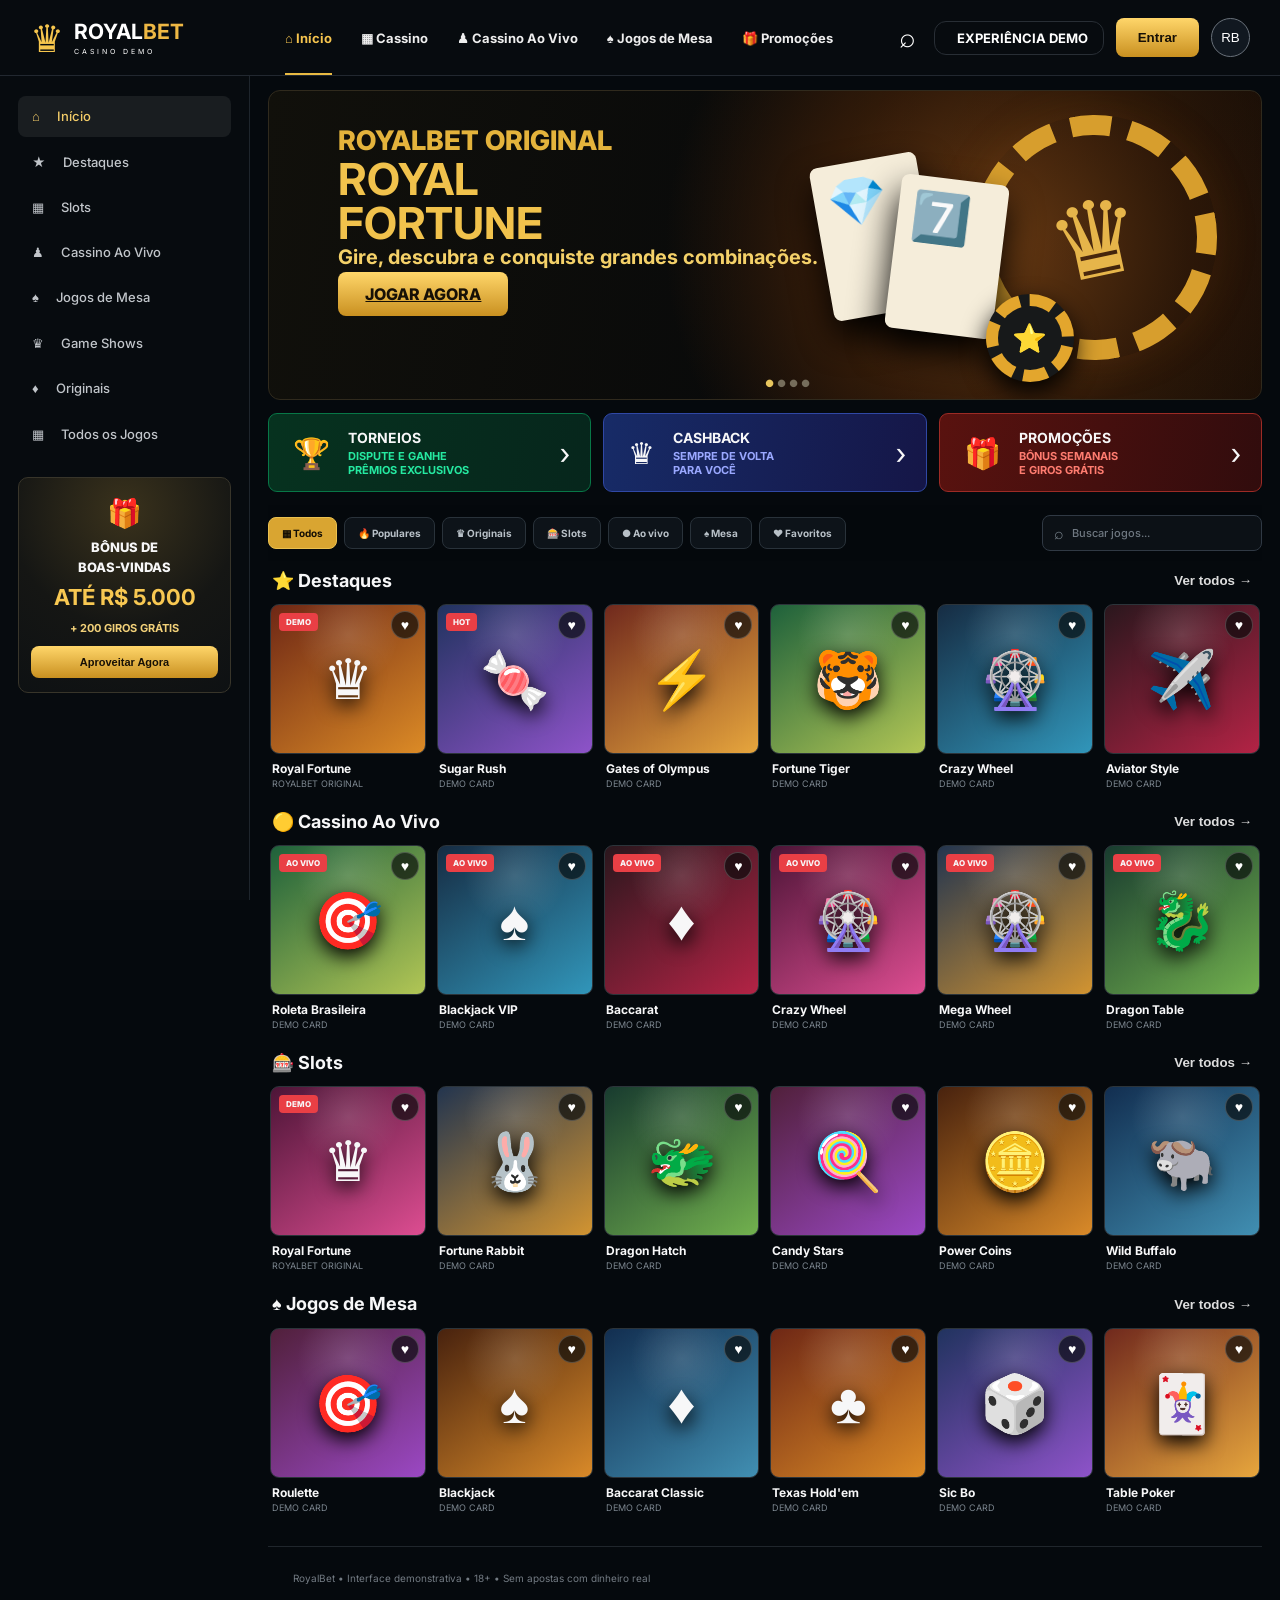
==== commit f42bc2a0: "style: align lobby hero with premium RoyalBet reference" ====
--- a/index.html
+++ b/index.html
@@ -1,7 +1,7 @@
-<!doctype html><html lang="pt-BR"><head><meta charset="utf-8"><meta name="viewport" content="width=device-width,initial-scale=1"><meta name="theme-color" content="#06090d"><title>RoyalBet — Casino Demo</title><link rel="preconnect" href="https://fonts.googleapis.com"><link rel="preconnect" href="https://fonts.gstatic.com" crossorigin><link href="https://fonts.googleapis.com/css2?family=Inter:wght@400;500;600;700;800;900&display=swap" rel="stylesheet"><link rel="stylesheet" href="assets/css/app.css?v=4"></head><body>
-<header class="topbar"><a class="brand" href="#"><span class="crown">♛</span><span><b>ROYAL</b><strong>BET</strong><small>CASINO ONLINE</small></span></a><nav><a class="active" href="#">⌂ Início</a><a href="#slots">▦ Cassino</a><a href="#live">♟ Cassino Ao Vivo</a><a href="#mesas">♠ Jogos de Mesa</a><a href="#promos">🎁 Promoções</a></nav><div class="wallet"><button class="search">⌕</button><span>Saldo demo <b>R$ 1.250,00</b></span><button class="deposit">Depositar</button><button class="avatar">RB</button></div></header>
+<!doctype html><html lang="pt-BR"><head><meta charset="utf-8"><meta name="viewport" content="width=device-width,initial-scale=1"><meta name="theme-color" content="#06090d"><title>RoyalBet — Casino Demo</title><link rel="preconnect" href="https://fonts.googleapis.com"><link rel="preconnect" href="https://fonts.gstatic.com" crossorigin><link href="https://fonts.googleapis.com/css2?family=Inter:wght@400;500;600;700;800;900&display=swap" rel="stylesheet"><link rel="stylesheet" href="assets/css/app.css?v=5"></head><body>
+<header class="topbar"><a class="brand" href="#"><span class="crown">♛</span><span><b>ROYAL</b><strong>BET</strong><small>CASINO DEMO</small></span></a><nav><a class="active" href="#">⌂ Início</a><a href="#slots">▦ Cassino</a><a href="#live">♟ Cassino Ao Vivo</a><a href="#mesas">♠ Jogos de Mesa</a><a href="#promos">🎁 Promoções</a></nav><div class="wallet"><button class="search">⌕</button><span><b>EXPERIÊNCIA DEMO</b></span><button class="deposit">Entrar</button><button class="avatar">RB</button></div></header>
 <div class="shell"><aside class="sidebar"><button class="side active">⌂ <span>Início</span></button><button class="side">★ <span>Destaques</span></button><button class="side">▦ <span>Slots</span></button><button class="side">♟ <span>Cassino Ao Vivo</span></button><button class="side">♠ <span>Jogos de Mesa</span></button><button class="side">♛ <span>Game Shows</span></button><button class="side">♦ <span>Originais</span></button><button class="side">▦ <span>Todos os Jogos</span></button><div class="bonus"><div class="gift">🎁</div><small>BÔNUS DE<br>BOAS-VINDAS</small><b>ATÉ R$ 5.000</b><p>+ 200 GIROS GRÁTIS</p><button>Aproveitar Agora</button></div></aside>
-<main><section class="hero"><div class="hero-copy"><span>BÔNUS DE</span><h1>BOAS-VINDAS</h1><h2>ATÉ <strong>R$ 5.000</strong></h2><h3>+ 200 GIROS GRÁTIS</h3><button class="primary">DEPOSITAR AGORA →</button></div><div class="casino-art"><div class="wheel">◉</div><div class="ace">A♠</div><div class="ace red">A♥</div><div class="chip">♛</div></div><div class="dots">● <i>● ● ●</i></div></section>
+<main><section class="hero"><div class="hero-copy"><span>ROYALBET ORIGINAL</span><h1>ROYAL<br><strong>FORTUNE</strong></h1><h3>Gire, descubra e conquiste grandes combinações.</h3><a class="primary" href="royal-fortune.html">JOGAR AGORA</a></div><div class="casino-art"><div class="wheel">♛</div><div class="ace">💎</div><div class="ace red">7️⃣</div><div class="chip">⭐</div></div><div class="dots">● <i>● ● ●</i></div></section>
 <section id="promos" class="promo-row"><article class="tournament"><i>🏆</i><b>TORNEIOS<span>DISPUTE E GANHE<br>PRÊMIOS EXCLUSIVOS</span></b><em>›</em></article><article class="cashback"><i>♛</i><b>CASHBACK<span>SEMPRE DE VOLTA<br>PARA VOCÊ</span></b><em>›</em></article><article class="promotion"><i>🎁</i><b>PROMOÇÕES<span>BÔNUS SEMANAIS<br>E GIROS GRÁTIS</span></b><em>›</em></article></section>
 <section class="discovery"><div class="filters"><button class="filter active" data-category="all">▦ Todos</button><button class="filter" data-category="featured">🔥 Populares</button><button class="filter" data-category="original">♛ Originais</button><button class="filter" data-category="slots">🎰 Slots</button><button class="filter" data-category="live">● Ao vivo</button><button class="filter" data-category="table">♠ Mesa</button><button class="filter" data-category="favorites">♥ Favoritos</button></div><label class="game-search">⌕<input id="gameSearch" placeholder="Buscar jogos..." autocomplete="off"></label></section><div id="emptyState" class="empty-state">Nenhum jogo encontrado.</div><section class="games game-section" data-section="featured"><div class="section-head"><h2>⭐ Destaques</h2><button>Ver todos →</button></div><div class="grid" id="featured"></div></section>
 <section id="live" class="games game-section" data-section="live"><div class="section-head"><h2>🟡 Cassino Ao Vivo</h2><button>Ver todos →</button></div><div class="grid" id="liveGames"></div></section>
--- a/assets/css/app.css
+++ b/assets/css/app.css
@@ -1 +1 @@
-:root{--bg:#05090d;--panel:#0b1016;--line:#202832;--text:#f7f7f8;--muted:#9299a3;--gold:#f5c24c}*{box-sizing:border-box}html{scroll-behavior:smooth}body{margin:0;background:#05090d;color:var(--text);font-family:Inter,sans-serif}.topbar{height:76px;position:sticky;top:0;z-index:30;display:flex;align-items:center;padding:0 30px;background:#070b0f;border-bottom:1px solid #222830}.brand{display:flex;align-items:center;width:255px;color:white;text-decoration:none;line-height:1}.brand .crown{font-size:38px;color:#f6c64d;margin-right:10px}.brand b,.brand strong{font-size:21px}.brand strong{color:#eeb844}.brand small{display:block;font-size:7px;letter-spacing:3px;margin-top:6px}.topbar nav{height:100%;display:flex;align-items:center;gap:29px}.topbar nav a{height:100%;display:grid;place-items:center;color:#eee;text-decoration:none;font-size:13px;font-weight:700;position:relative}.topbar nav a.active{color:#f5c44e}.topbar nav a.active:after{content:"";height:2px;background:#e9ba43;position:absolute;bottom:0;left:0;right:0}.wallet{margin-left:auto;display:flex;align-items:center;gap:12px}.wallet span{border:1px solid #282e35;border-radius:12px;padding:8px 15px;font-size:9px;color:#9da3ab}.wallet b{font-size:13px;color:#fff;margin-left:7px}.deposit,.primary,.bonus button{border:0;border-radius:8px;background:linear-gradient(180deg,#ffd66a,#c99020);font-weight:800;color:#171006;cursor:pointer}.deposit{padding:12px 22px}.avatar{width:39px;height:39px;border-radius:50%;border:1px solid #69717a;background:#111820;color:#fff}.search{border:0;background:none;color:#fff;font-size:28px}.shell{display:grid;grid-template-columns:250px minmax(0,1fr)}.sidebar{position:sticky;top:76px;height:calc(100vh - 76px);padding:20px 18px;background:#070b0f;border-right:1px solid #1e252c;display:flex;flex-direction:column;gap:5px}.side{border:0;background:transparent;color:#c1c5ca;border-radius:8px;padding:12px 14px;text-align:left;font:500 13px Inter;cursor:pointer}.side span{margin-left:14px}.side.active,.side:hover{background:#191d20;color:#f3cc68}.bonus{margin-top:18px;text-align:center;padding:18px 12px 14px;border:1px solid #38352a;border-radius:10px;background:radial-gradient(circle at 50% 15%,#3a321c,#151614 55%,#0e1113)}.gift{font-size:28px;margin-bottom:6px}.bonus small{font-size:13px;font-weight:800}.bonus b{display:block;color:#f8c852;font-size:22px;margin:8px 0}.bonus p{font-size:11px;font-weight:700;color:#f1d079}.bonus button{width:100%;padding:10px;font-size:11px}main{min-width:0;padding:0 18px 30px}.hero{height:310px;margin-top:14px;border-radius:12px;overflow:hidden;position:relative;background:radial-gradient(circle at 74% 50%,#6b3b13 0,#311a09 25%,transparent 45%),linear-gradient(100deg,#11100b,#090a0a 50%,#1c0f07);border:1px solid #302a1d}.hero:after{content:"";position:absolute;inset:0;background:linear-gradient(90deg,transparent 55%,#0002)}.hero-copy{position:relative;z-index:3;padding:33px 0 0 7%;color:#e4b33c}.hero-copy>span{font-size:27px;font-weight:800}.hero h1{font-size:44px;margin:0;color:#f1c24c;line-height:1}.hero h2{margin:7px 0 0;font-size:27px}.hero h2 strong{font-size:52px;color:#ffe28a}.hero h3{font-size:20px;margin:0 0 15px;color:#f4d169}.primary{padding:12px 27px}.casino-art{position:absolute;z-index:2;right:4%;top:0;width:48%;height:100%}.wheel{position:absolute;right:1%;top:24px;width:245px;height:245px;border:20px dashed #d79e2d;border-radius:50%;display:grid;place-items:center;color:#e6b54a;font-size:105px;transform:rotate(-12deg);box-shadow:0 0 45px #b2641822}.ace{position:absolute;left:16%;top:68px;background:#f5edda;color:#161616;width:108px;height:155px;border-radius:8px;font:700 48px Georgia;padding:13px;transform:rotate(-10deg);box-shadow:0 18px 35px #000}.ace.red{left:31%;top:88px;color:#a61f22;transform:rotate(7deg)}.chip{position:absolute;right:31%;bottom:17px;width:88px;height:88px;border-radius:50%;background:#17191a;border:12px dashed #e3a62d;display:grid;place-items:center;color:#e9bb45;font-size:28px;box-shadow:0 10px 25px #000}.dots{position:absolute;z-index:4;bottom:10px;left:50%;color:#e8c65e;font-size:10px}.dots i{font-style:normal;color:#756d5b}.promo-row{display:grid;grid-template-columns:repeat(3,1fr);gap:12px;margin:13px 0}.promo-row article{height:79px;border-radius:9px;display:flex;align-items:center;padding:0 24px;border:1px solid;position:relative}.promo-row i{font-style:normal;font-size:30px;margin-right:18px}.promo-row b{font-size:14px}.promo-row span{display:block;font-size:11px;margin-top:3px}.promo-row em{position:absolute;right:20px;font-size:30px;font-style:normal}.tournament{background:linear-gradient(100deg,#06321f,#06261c);border-color:#087747!important}.tournament span{color:#25e9a1}.cashback{background:linear-gradient(100deg,#172b67,#151647);border-color:#3048a5!important}.cashback span{color:#9aa8ff}.promotion{background:linear-gradient(100deg,#59120f,#310c0d);border-color:#9d2b25!important}.promotion span{color:#ff7c70}.games{padding:9px 2px 13px}.section-head{display:flex;align-items:center;justify-content:space-between;margin:0 2px 13px}.section-head h2{font-size:18px;margin:0}.section-head button{border:0;background:none;color:#ddd;font-weight:600;cursor:pointer}.grid{display:grid;grid-template-columns:repeat(6,minmax(115px,1fr));gap:11px}.poster{height:150px;border-radius:9px;position:relative;overflow:hidden;border:1px solid #2c343a;background:radial-gradient(circle at 50% 20%,#ffffff25,transparent 36%),linear-gradient(145deg,var(--a),var(--b));display:grid;place-items:center;transition:.2s}.game{cursor:pointer;min-width:0}.game:hover .poster{transform:translateY(-4px);border-color:#d5a637;box-shadow:0 12px 28px #000}.poster:after{content:"PLAY";opacity:0;position:absolute;inset:auto 12px 12px;background:#e7b13d;color:#17100a;text-align:center;padding:7px;border-radius:6px;font-size:9px;font-weight:900;transition:.2s}.game:hover .poster:after{opacity:1}.symbol{font-size:56px;filter:drop-shadow(0 7px 10px #000)}.tag{position:absolute;z-index:2;left:8px;top:8px;background:#e93f45;padding:4px 7px;border-radius:4px;font-size:8px;font-weight:800}.game h3{font-size:12px;margin:7px 2px 2px}.game p{font-size:9px;color:#7d8790;margin:0 2px}footer{margin-top:20px;border-top:1px solid #20262c;padding:25px;color:#737b83;font-size:10px}.modal{display:none;position:fixed;inset:0;background:#000d;z-index:60;place-items:center}.modal.open{display:grid}.modal-card{width:min(420px,90vw);padding:34px;background:#11161b;border:1px solid #353c42;border-radius:14px;text-align:center;position:relative}.close{position:absolute;right:15px;top:10px;border:0;background:none;color:white;font-size:26px}.modal-card>span{color:#e5b542;font-size:9px;letter-spacing:2px}.modal-card p{color:#999;font-size:12px}.fake-bet{display:flex;justify-content:center;gap:20px;align-items:center;margin:25px}.fake-bet button{border:1px solid #444;background:#222;color:white;border-radius:50%;width:34px;height:34px}.play{width:100%}@media(max-width:1150px){.topbar nav a:nth-last-child(-n+2){display:none}.grid{grid-template-columns:repeat(4,1fr)}}@media(max-width:850px){.shell{grid-template-columns:70px 1fr}.sidebar{padding:15px 8px}.side span,.bonus{display:none}.side{text-align:center;font-size:18px}.brand{width:190px}.topbar nav{display:none}.wallet span,.search{display:none}.casino-art{opacity:.45}.grid{grid-template-columns:repeat(3,1fr)}}@media(max-width:600px){.topbar{height:62px;padding:0 12px}.brand{width:auto}.brand small{display:none}.brand b,.brand strong{font-size:16px}.brand .crown{font-size:27px}.deposit{padding:9px 11px}.avatar{display:none}.shell{display:block}.sidebar{position:fixed;z-index:40;top:auto;bottom:0;left:0;right:0;width:auto;height:62px;display:grid;grid-template-columns:repeat(5,1fr);padding:5px;background:#080c10;border-top:1px solid #272d33}.sidebar .side:nth-child(n+6),.bonus{display:none}main{padding:0 10px 75px}.hero{height:335px}.hero-copy{padding:35px 20px}.hero-copy>span{font-size:19px}.hero h1{font-size:34px}.hero h2{font-size:20px}.hero h2 strong{font-size:38px}.hero h3{font-size:16px}.casino-art{right:-95px;width:80%}.promo-row{grid-template-columns:1fr}.promo-row article{height:65px}.grid{grid-template-columns:repeat(2,1fr)}.poster{height:145px}}+:root{--bg:#05090d;--panel:#0b1016;--line:#202832;--text:#f7f7f8;--muted:#9299a3;--gold:#f5c24c}*{box-sizing:border-box}html{scroll-behavior:smooth}body{margin:0;background:#05090d;color:var(--text);font-family:Inter,sans-serif}.topbar{height:76px;position:sticky;top:0;z-index:30;display:flex;align-items:center;padding:0 30px;background:#070b0f;border-bottom:1px solid #222830}.brand{display:flex;align-items:center;width:255px;color:white;text-decoration:none;line-height:1}.brand .crown{font-size:38px;color:#f6c64d;margin-right:10px}.brand b,.brand strong{font-size:21px}.brand strong{color:#eeb844}.brand small{display:block;font-size:7px;letter-spacing:3px;margin-top:6px}.topbar nav{height:100%;display:flex;align-items:center;gap:29px}.topbar nav a{height:100%;display:grid;place-items:center;color:#eee;text-decoration:none;font-size:13px;font-weight:700;position:relative}.topbar nav a.active{color:#f5c44e}.topbar nav a.active:after{content:"";height:2px;background:#e9ba43;position:absolute;bottom:0;left:0;right:0}.wallet{margin-left:auto;display:flex;align-items:center;gap:12px}.wallet span{border:1px solid #282e35;border-radius:12px;padding:8px 15px;font-size:9px;color:#9da3ab}.wallet b{font-size:13px;color:#fff;margin-left:7px}.deposit,.primary,.bonus button{border:0;border-radius:8px;background:linear-gradient(180deg,#ffd66a,#c99020);font-weight:800;color:#171006;cursor:pointer}.deposit{padding:12px 22px}.avatar{width:39px;height:39px;border-radius:50%;border:1px solid #69717a;background:#111820;color:#fff}.search{border:0;background:none;color:#fff;font-size:28px}.shell{display:grid;grid-template-columns:250px minmax(0,1fr)}.sidebar{position:sticky;top:76px;height:calc(100vh - 76px);padding:20px 18px;background:#070b0f;border-right:1px solid #1e252c;display:flex;flex-direction:column;gap:5px}.side{border:0;background:transparent;color:#c1c5ca;border-radius:8px;padding:12px 14px;text-align:left;font:500 13px Inter;cursor:pointer}.side span{margin-left:14px}.side.active,.side:hover{background:#191d20;color:#f3cc68}.bonus{margin-top:18px;text-align:center;padding:18px 12px 14px;border:1px solid #38352a;border-radius:10px;background:radial-gradient(circle at 50% 15%,#3a321c,#151614 55%,#0e1113)}.gift{font-size:28px;margin-bottom:6px}.bonus small{font-size:13px;font-weight:800}.bonus b{display:block;color:#f8c852;font-size:22px;margin:8px 0}.bonus p{font-size:11px;font-weight:700;color:#f1d079}.bonus button{width:100%;padding:10px;font-size:11px}main{min-width:0;padding:0 18px 30px}.hero{height:310px;margin-top:14px;border-radius:12px;overflow:hidden;position:relative;background:radial-gradient(circle at 74% 50%,#6b3b13 0,#311a09 25%,transparent 45%),linear-gradient(100deg,#11100b,#090a0a 50%,#1c0f07);border:1px solid #302a1d}.hero:after{content:"";position:absolute;inset:0;background:linear-gradient(90deg,transparent 55%,#0002)}.hero-copy{position:relative;z-index:3;padding:33px 0 0 7%;color:#e4b33c}.hero-copy>span{font-size:27px;font-weight:800}.hero h1{font-size:44px;margin:0;color:#f1c24c;line-height:1}.hero h2{margin:7px 0 0;font-size:27px}.hero h2 strong{font-size:52px;color:#ffe28a}.hero h3{font-size:20px;margin:0 0 15px;color:#f4d169}.primary{padding:12px 27px}.casino-art{position:absolute;z-index:2;right:4%;top:0;width:48%;height:100%}.wheel{position:absolute;right:1%;top:24px;width:245px;height:245px;border:20px dashed #d79e2d;border-radius:50%;display:grid;place-items:center;color:#e6b54a;font-size:105px;transform:rotate(-12deg);box-shadow:0 0 45px #b2641822}.ace{position:absolute;left:16%;top:68px;background:#f5edda;color:#161616;width:108px;height:155px;border-radius:8px;font:700 48px Georgia;padding:13px;transform:rotate(-10deg);box-shadow:0 18px 35px #000}.ace.red{left:31%;top:88px;color:#a61f22;transform:rotate(7deg)}.chip{position:absolute;right:31%;bottom:17px;width:88px;height:88px;border-radius:50%;background:#17191a;border:12px dashed #e3a62d;display:grid;place-items:center;color:#e9bb45;font-size:28px;box-shadow:0 10px 25px #000}.dots{position:absolute;z-index:4;bottom:10px;left:50%;color:#e8c65e;font-size:10px}.dots i{font-style:normal;color:#756d5b}.promo-row{display:grid;grid-template-columns:repeat(3,1fr);gap:12px;margin:13px 0}.promo-row article{height:79px;border-radius:9px;display:flex;align-items:center;padding:0 24px;border:1px solid;position:relative}.promo-row i{font-style:normal;font-size:30px;margin-right:18px}.promo-row b{font-size:14px}.promo-row span{display:block;font-size:11px;margin-top:3px}.promo-row em{position:absolute;right:20px;font-size:30px;font-style:normal}.tournament{background:linear-gradient(100deg,#06321f,#06261c);border-color:#087747!important}.tournament span{color:#25e9a1}.cashback{background:linear-gradient(100deg,#172b67,#151647);border-color:#3048a5!important}.cashback span{color:#9aa8ff}.promotion{background:linear-gradient(100deg,#59120f,#310c0d);border-color:#9d2b25!important}.promotion span{color:#ff7c70}.games{padding:9px 2px 13px}.section-head{display:flex;align-items:center;justify-content:space-between;margin:0 2px 13px}.section-head h2{font-size:18px;margin:0}.section-head button{border:0;background:none;color:#ddd;font-weight:600;cursor:pointer}.grid{display:grid;grid-template-columns:repeat(6,minmax(115px,1fr));gap:11px}.poster{height:150px;border-radius:9px;position:relative;overflow:hidden;border:1px solid #2c343a;background:radial-gradient(circle at 50% 20%,#ffffff25,transparent 36%),linear-gradient(145deg,var(--a),var(--b));display:grid;place-items:center;transition:.2s}.game{cursor:pointer;min-width:0}.game:hover .poster{transform:translateY(-4px);border-color:#d5a637;box-shadow:0 12px 28px #000}.poster:after{content:"PLAY";opacity:0;position:absolute;inset:auto 12px 12px;background:#e7b13d;color:#17100a;text-align:center;padding:7px;border-radius:6px;font-size:9px;font-weight:900;transition:.2s}.game:hover .poster:after{opacity:1}.symbol{font-size:56px;filter:drop-shadow(0 7px 10px #000)}.tag{position:absolute;z-index:2;left:8px;top:8px;background:#e93f45;padding:4px 7px;border-radius:4px;font-size:8px;font-weight:800}.game h3{font-size:12px;margin:7px 2px 2px}.game p{font-size:9px;color:#7d8790;margin:0 2px}footer{margin-top:20px;border-top:1px solid #20262c;padding:25px;color:#737b83;font-size:10px}.modal{display:none;position:fixed;inset:0;background:#000d;z-index:60;place-items:center}.modal.open{display:grid}.modal-card{width:min(420px,90vw);padding:34px;background:#11161b;border:1px solid #353c42;border-radius:14px;text-align:center;position:relative}.close{position:absolute;right:15px;top:10px;border:0;background:none;color:white;font-size:26px}.modal-card>span{color:#e5b542;font-size:9px;letter-spacing:2px}.modal-card p{color:#999;font-size:12px}.fake-bet{display:flex;justify-content:center;gap:20px;align-items:center;margin:25px}.fake-bet button{border:1px solid #444;background:#222;color:white;border-radius:50%;width:34px;height:34px}.play{width:100%}@media(max-width:1150px){.topbar nav a:nth-last-child(-n+2){display:none}.grid{grid-template-columns:repeat(4,1fr)}}@media(max-width:850px){.shell{grid-template-columns:70px 1fr}.sidebar{padding:15px 8px}.side span,.bonus{display:none}.side{text-align:center;font-size:18px}.brand{width:190px}.topbar nav{display:none}.wallet span,.search{display:none}.casino-art{opacity:.45}.grid{grid-template-columns:repeat(3,1fr)}}@media(max-width:600px){.topbar{height:62px;padding:0 12px}.brand{width:auto}.brand small{display:none}.brand b,.brand strong{font-size:16px}.brand .crown{font-size:27px}.deposit{padding:9px 11px}.avatar{display:none}.shell{display:block}.sidebar{position:fixed;z-index:40;top:auto;bottom:0;left:0;right:0;width:auto;height:62px;display:grid;grid-template-columns:repeat(5,1fr);padding:5px;background:#080c10;border-top:1px solid #272d33}.sidebar .side:nth-child(n+6),.bonus{display:none}main{padding:0 10px 75px}.hero{height:335px}.hero-copy{padding:35px 20px}.hero-copy>span{font-size:19px}.hero h1{font-size:34px}.hero h2{font-size:20px}.hero h2 strong{font-size:38px}.hero h3{font-size:16px}.casino-art{right:-95px;width:80%}.promo-row{grid-template-columns:1fr}.promo-row article{height:65px}.grid{grid-template-columns:repeat(2,1fr)}.poster{height:145px}}.discovery{position:sticky;top:76px;z-index:20;display:flex;align-items:center;gap:12px;padding:10px 0;background:#05090ded;backdrop-filter:blur(12px)}.filters{display:flex;gap:7px;overflow-x:auto;flex:1;scrollbar-width:none}.filters::-webkit-scrollbar{display:none}.filter{white-space:nowrap;border:1px solid #29323a;background:#0d1319;color:#b8c0c7;border-radius:8px;padding:9px 13px;font:700 10px Inter;cursor:pointer}.filter:hover,.filter.active{background:#d9a531;border-color:#eac04f;color:#130e05}.game-search{width:220px;height:36px;flex:0 0 220px;border:1px solid #303944;background:#0c1116;border-radius:8px;display:flex;align-items:center;padding:0 11px;color:#77818a}.game-search input{width:100%;border:0;outline:0;background:transparent;color:#fff;padding-left:8px;font:500 11px Inter}.game-search input::placeholder{color:#6f7881}.fav{position:absolute;z-index:5;right:7px;top:7px;width:28px;height:28px;border-radius:50%;border:1px solid #ffffff33;background:#07090aaa;color:#fff;font-size:14px;cursor:pointer}.fav.on{color:#ffd35b;border-color:#ffd35b;background:#2b210d}.game{position:relative}.game.hidden,.game-section.hidden{display:none}.empty-state{display:none;text-align:center;padding:42px;color:#7f8992;font-size:12px}.empty-state.show{display:block}@media(max-width:600px){.discovery{top:62px;display:block}.filters{padding-bottom:8px}.game-search{width:100%;height:39px}.empty-state{padding:30px}}
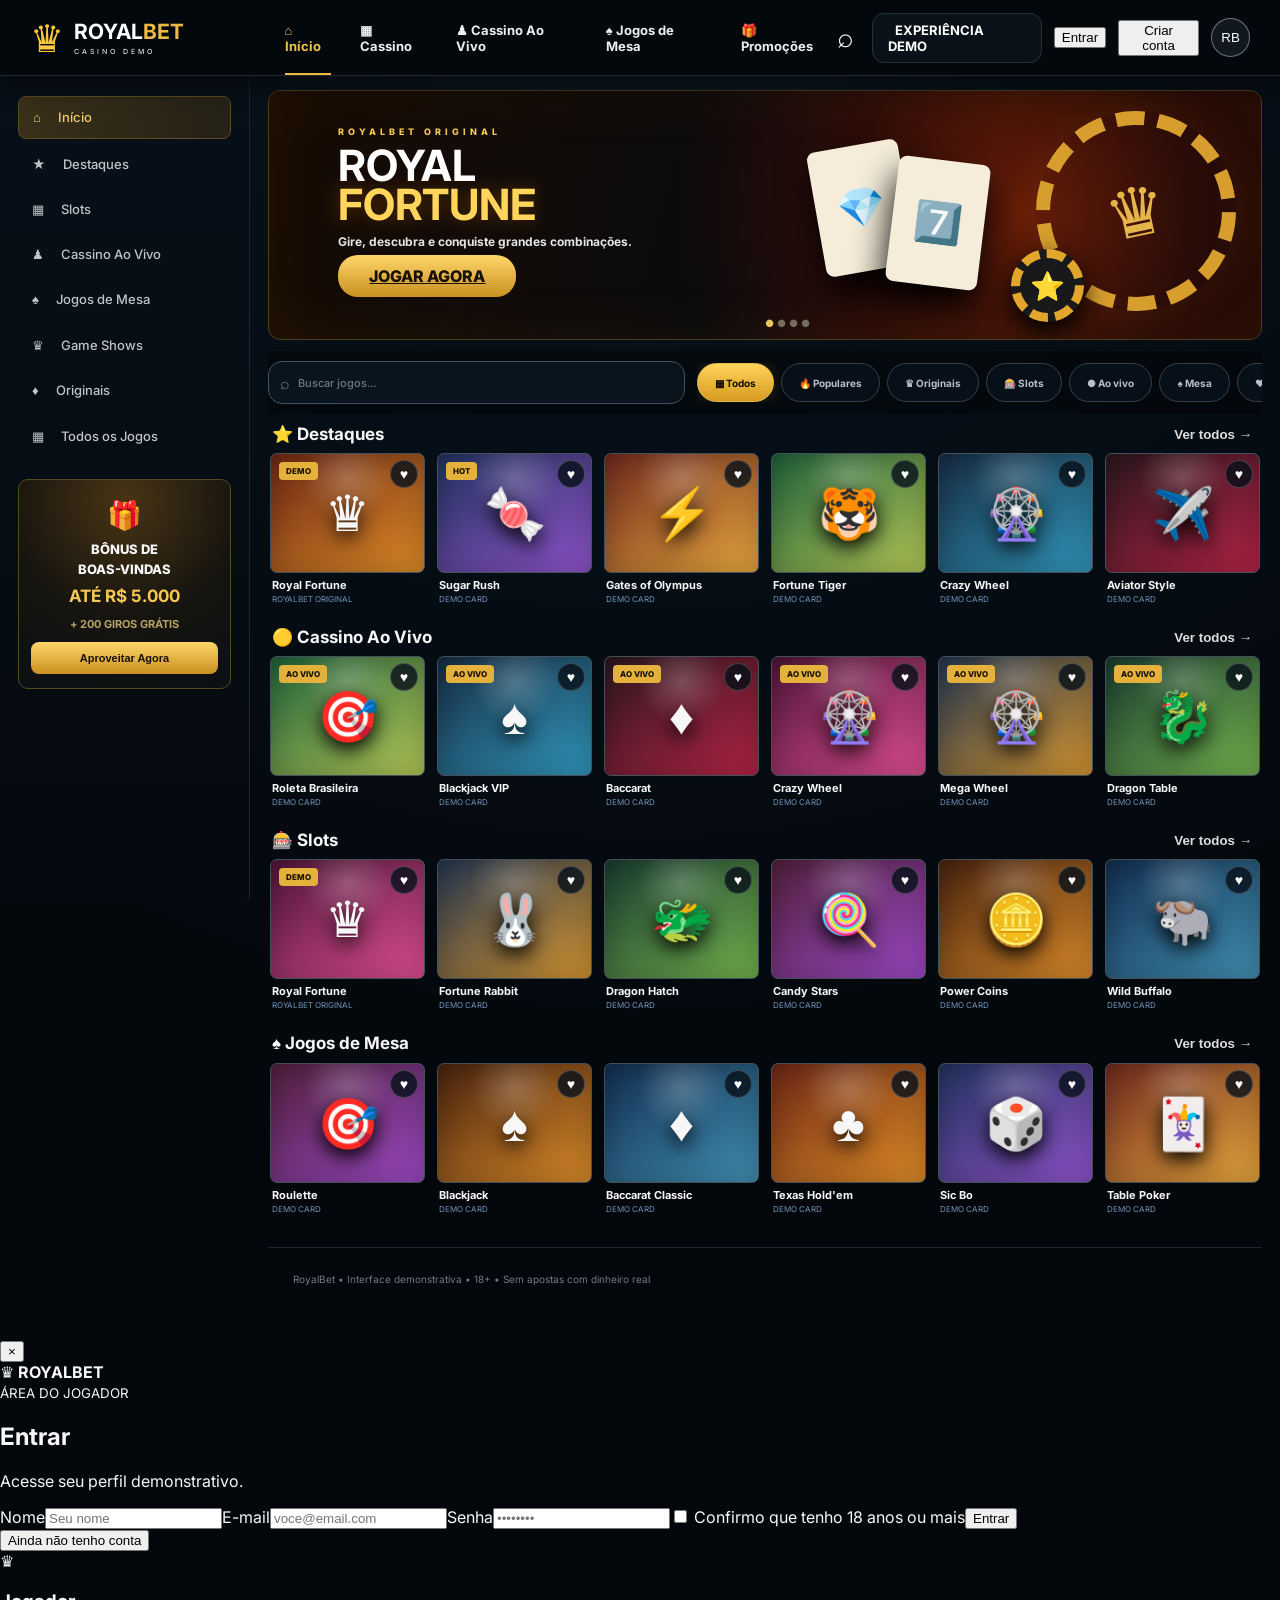
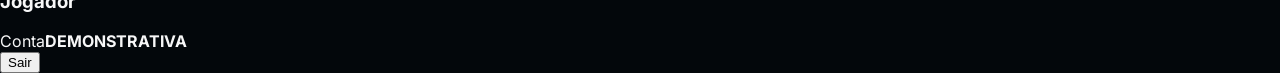
==== commit d46c2057: "feat: add demo player authentication interface" ====
--- a/index.html
+++ b/index.html
@@ -1,5 +1,5 @@
-<!doctype html><html lang="pt-BR"><head><meta charset="utf-8"><meta name="viewport" content="width=device-width,initial-scale=1"><meta name="theme-color" content="#06090d"><title>RoyalBet — Casino Demo</title><link rel="preconnect" href="https://fonts.googleapis.com"><link rel="preconnect" href="https://fonts.gstatic.com" crossorigin><link href="https://fonts.googleapis.com/css2?family=Inter:wght@400;500;600;700;800;900&display=swap" rel="stylesheet"><link rel="stylesheet" href="assets/css/app.css?v=5"></head><body>
-<header class="topbar"><a class="brand" href="#"><span class="crown">♛</span><span><b>ROYAL</b><strong>BET</strong><small>CASINO DEMO</small></span></a><nav><a class="active" href="#">⌂ Início</a><a href="#slots">▦ Cassino</a><a href="#live">♟ Cassino Ao Vivo</a><a href="#mesas">♠ Jogos de Mesa</a><a href="#promos">🎁 Promoções</a></nav><div class="wallet"><button class="search">⌕</button><span><b>EXPERIÊNCIA DEMO</b></span><button class="deposit">Entrar</button><button class="avatar">RB</button></div></header>
+<!doctype html><html lang="pt-BR"><head><meta charset="utf-8"><meta name="viewport" content="width=device-width,initial-scale=1"><meta name="theme-color" content="#06090d"><title>RoyalBet — Casino Demo</title><link rel="preconnect" href="https://fonts.googleapis.com"><link rel="preconnect" href="https://fonts.gstatic.com" crossorigin><link href="https://fonts.googleapis.com/css2?family=Inter:wght@400;500;600;700;800;900&display=swap" rel="stylesheet"><link rel="stylesheet" href="assets/css/app.css?v=6"></head><body>
+<header class="topbar"><a class="brand" href="#"><span class="crown">♛</span><span><b>ROYAL</b><strong>BET</strong><small>CASINO DEMO</small></span></a><nav><a class="active" href="#">⌂ Início</a><a href="#slots">▦ Cassino</a><a href="#live">♟ Cassino Ao Vivo</a><a href="#mesas">♠ Jogos de Mesa</a><a href="#promos">🎁 Promoções</a></nav><div class="wallet"><button class="search">⌕</button><span><b>EXPERIÊNCIA DEMO</b></span><button class="login-btn" id="openLogin">Entrar</button><button class="signup-btn" id="openSignup">Criar conta</button><button class="avatar" id="profileBtn">RB</button></div></header>
 <div class="shell"><aside class="sidebar"><button class="side active">⌂ <span>Início</span></button><button class="side">★ <span>Destaques</span></button><button class="side">▦ <span>Slots</span></button><button class="side">♟ <span>Cassino Ao Vivo</span></button><button class="side">♠ <span>Jogos de Mesa</span></button><button class="side">♛ <span>Game Shows</span></button><button class="side">♦ <span>Originais</span></button><button class="side">▦ <span>Todos os Jogos</span></button><div class="bonus"><div class="gift">🎁</div><small>BÔNUS DE<br>BOAS-VINDAS</small><b>ATÉ R$ 5.000</b><p>+ 200 GIROS GRÁTIS</p><button>Aproveitar Agora</button></div></aside>
 <main><section class="hero"><div class="hero-copy"><span>ROYALBET ORIGINAL</span><h1>ROYAL<br><strong>FORTUNE</strong></h1><h3>Gire, descubra e conquiste grandes combinações.</h3><a class="primary" href="royal-fortune.html">JOGAR AGORA</a></div><div class="casino-art"><div class="wheel">♛</div><div class="ace">💎</div><div class="ace red">7️⃣</div><div class="chip">⭐</div></div><div class="dots">● <i>● ● ●</i></div></section>
 <section id="promos" class="promo-row"><article class="tournament"><i>🏆</i><b>TORNEIOS<span>DISPUTE E GANHE<br>PRÊMIOS EXCLUSIVOS</span></b><em>›</em></article><article class="cashback"><i>♛</i><b>CASHBACK<span>SEMPRE DE VOLTA<br>PARA VOCÊ</span></b><em>›</em></article><article class="promotion"><i>🎁</i><b>PROMOÇÕES<span>BÔNUS SEMANAIS<br>E GIROS GRÁTIS</span></b><em>›</em></article></section>
@@ -7,5 +7,5 @@
 <section id="live" class="games game-section" data-section="live"><div class="section-head"><h2>🟡 Cassino Ao Vivo</h2><button>Ver todos →</button></div><div class="grid" id="liveGames"></div></section>
 <section id="slots" class="games game-section" data-section="slots"><div class="section-head"><h2>🎰 Slots</h2><button>Ver todos →</button></div><div class="grid" id="slotGames"></div></section>
 <section id="mesas" class="games game-section" data-section="table"><div class="section-head"><h2>♠ Jogos de Mesa</h2><button>Ver todos →</button></div><div class="grid" id="tableGames"></div></section>
-<footer>RoyalBet • Interface demonstrativa • 18+ • Sem apostas com dinheiro real</footer></main></div>
-<div class="modal" id="gameModal"><div class="modal-card"><button class="close">×</button><span>DEMONSTRAÇÃO</span><h2 id="modalTitle">Jogo</h2><p>Interface demonstrativa. Nenhuma aposta ou transação com dinheiro real é realizada.</p><div class="fake-bet"><button>−</button><strong>R$ 10,00</strong><button>+</button></div><button class="primary play">Jogar demonstração</button></div></div><script src="assets/js/app.js?v=4"></script></body></html>+<footer>RoyalBet • Interface demonstrativa • 18+ • Sem apostas com dinheiro real</footer></main></div><div class="auth-modal" id="authModal"><div class="auth-card"><button class="auth-close" id="authClose">×</button><div class="auth-brand">♛ <b>ROYAL<span>BET</span></b></div><small id="authEyebrow">ÁREA DO JOGADOR</small><h2 id="authTitle">Entrar</h2><p id="authIntro">Acesse seu perfil demonstrativo.</p><form id="authForm"><label id="nameField">Nome<input id="authName" type="text" placeholder="Seu nome"></label><label>E-mail<input id="authEmail" type="email" placeholder="voce@email.com" required></label><label>Senha<input id="authPassword" type="password" placeholder="••••••••" minlength="6" required></label><label class="age-check" id="ageField"><input id="authAge" type="checkbox"> Confirmo que tenho 18 anos ou mais</label><button class="auth-submit" type="submit" id="authSubmit">Entrar</button></form><button class="auth-switch" id="authSwitch">Ainda não tenho conta</button><div class="profile-panel" id="profilePanel"><div class="profile-avatar">♛</div><h3 id="profileName">Jogador</h3><p id="profileEmail"></p><div class="profile-stat"><span>Conta</span><b>DEMONSTRATIVA</b></div><button id="logoutBtn">Sair</button></div></div></div>
+<div class="modal" id="gameModal"><div class="modal-card"><button class="close">×</button><span>DEMONSTRAÇÃO</span><h2 id="modalTitle">Jogo</h2><p>Interface demonstrativa. Nenhuma aposta ou transação com dinheiro real é realizada.</p><div class="fake-bet"><button>−</button><strong>R$ 10,00</strong><button>+</button></div><button class="primary play">Jogar demonstração</button></div></div><script src="assets/js/app.js?v=6"></script></body></html>
--- a/assets/css/app.css
+++ b/assets/css/app.css
@@ -1 +1,3 @@
-:root{--bg:#05090d;--panel:#0b1016;--line:#202832;--text:#f7f7f8;--muted:#9299a3;--gold:#f5c24c}*{box-sizing:border-box}html{scroll-behavior:smooth}body{margin:0;background:#05090d;color:var(--text);font-family:Inter,sans-serif}.topbar{height:76px;position:sticky;top:0;z-index:30;display:flex;align-items:center;padding:0 30px;background:#070b0f;border-bottom:1px solid #222830}.brand{display:flex;align-items:center;width:255px;color:white;text-decoration:none;line-height:1}.brand .crown{font-size:38px;color:#f6c64d;margin-right:10px}.brand b,.brand strong{font-size:21px}.brand strong{color:#eeb844}.brand small{display:block;font-size:7px;letter-spacing:3px;margin-top:6px}.topbar nav{height:100%;display:flex;align-items:center;gap:29px}.topbar nav a{height:100%;display:grid;place-items:center;color:#eee;text-decoration:none;font-size:13px;font-weight:700;position:relative}.topbar nav a.active{color:#f5c44e}.topbar nav a.active:after{content:"";height:2px;background:#e9ba43;position:absolute;bottom:0;left:0;right:0}.wallet{margin-left:auto;display:flex;align-items:center;gap:12px}.wallet span{border:1px solid #282e35;border-radius:12px;padding:8px 15px;font-size:9px;color:#9da3ab}.wallet b{font-size:13px;color:#fff;margin-left:7px}.deposit,.primary,.bonus button{border:0;border-radius:8px;background:linear-gradient(180deg,#ffd66a,#c99020);font-weight:800;color:#171006;cursor:pointer}.deposit{padding:12px 22px}.avatar{width:39px;height:39px;border-radius:50%;border:1px solid #69717a;background:#111820;color:#fff}.search{border:0;background:none;color:#fff;font-size:28px}.shell{display:grid;grid-template-columns:250px minmax(0,1fr)}.sidebar{position:sticky;top:76px;height:calc(100vh - 76px);padding:20px 18px;background:#070b0f;border-right:1px solid #1e252c;display:flex;flex-direction:column;gap:5px}.side{border:0;background:transparent;color:#c1c5ca;border-radius:8px;padding:12px 14px;text-align:left;font:500 13px Inter;cursor:pointer}.side span{margin-left:14px}.side.active,.side:hover{background:#191d20;color:#f3cc68}.bonus{margin-top:18px;text-align:center;padding:18px 12px 14px;border:1px solid #38352a;border-radius:10px;background:radial-gradient(circle at 50% 15%,#3a321c,#151614 55%,#0e1113)}.gift{font-size:28px;margin-bottom:6px}.bonus small{font-size:13px;font-weight:800}.bonus b{display:block;color:#f8c852;font-size:22px;margin:8px 0}.bonus p{font-size:11px;font-weight:700;color:#f1d079}.bonus button{width:100%;padding:10px;font-size:11px}main{min-width:0;padding:0 18px 30px}.hero{height:310px;margin-top:14px;border-radius:12px;overflow:hidden;position:relative;background:radial-gradient(circle at 74% 50%,#6b3b13 0,#311a09 25%,transparent 45%),linear-gradient(100deg,#11100b,#090a0a 50%,#1c0f07);border:1px solid #302a1d}.hero:after{content:"";position:absolute;inset:0;background:linear-gradient(90deg,transparent 55%,#0002)}.hero-copy{position:relative;z-index:3;padding:33px 0 0 7%;color:#e4b33c}.hero-copy>span{font-size:27px;font-weight:800}.hero h1{font-size:44px;margin:0;color:#f1c24c;line-height:1}.hero h2{margin:7px 0 0;font-size:27px}.hero h2 strong{font-size:52px;color:#ffe28a}.hero h3{font-size:20px;margin:0 0 15px;color:#f4d169}.primary{padding:12px 27px}.casino-art{position:absolute;z-index:2;right:4%;top:0;width:48%;height:100%}.wheel{position:absolute;right:1%;top:24px;width:245px;height:245px;border:20px dashed #d79e2d;border-radius:50%;display:grid;place-items:center;color:#e6b54a;font-size:105px;transform:rotate(-12deg);box-shadow:0 0 45px #b2641822}.ace{position:absolute;left:16%;top:68px;background:#f5edda;color:#161616;width:108px;height:155px;border-radius:8px;font:700 48px Georgia;padding:13px;transform:rotate(-10deg);box-shadow:0 18px 35px #000}.ace.red{left:31%;top:88px;color:#a61f22;transform:rotate(7deg)}.chip{position:absolute;right:31%;bottom:17px;width:88px;height:88px;border-radius:50%;background:#17191a;border:12px dashed #e3a62d;display:grid;place-items:center;color:#e9bb45;font-size:28px;box-shadow:0 10px 25px #000}.dots{position:absolute;z-index:4;bottom:10px;left:50%;color:#e8c65e;font-size:10px}.dots i{font-style:normal;color:#756d5b}.promo-row{display:grid;grid-template-columns:repeat(3,1fr);gap:12px;margin:13px 0}.promo-row article{height:79px;border-radius:9px;display:flex;align-items:center;padding:0 24px;border:1px solid;position:relative}.promo-row i{font-style:normal;font-size:30px;margin-right:18px}.promo-row b{font-size:14px}.promo-row span{display:block;font-size:11px;margin-top:3px}.promo-row em{position:absolute;right:20px;font-size:30px;font-style:normal}.tournament{background:linear-gradient(100deg,#06321f,#06261c);border-color:#087747!important}.tournament span{color:#25e9a1}.cashback{background:linear-gradient(100deg,#172b67,#151647);border-color:#3048a5!important}.cashback span{color:#9aa8ff}.promotion{background:linear-gradient(100deg,#59120f,#310c0d);border-color:#9d2b25!important}.promotion span{color:#ff7c70}.games{padding:9px 2px 13px}.section-head{display:flex;align-items:center;justify-content:space-between;margin:0 2px 13px}.section-head h2{font-size:18px;margin:0}.section-head button{border:0;background:none;color:#ddd;font-weight:600;cursor:pointer}.grid{display:grid;grid-template-columns:repeat(6,minmax(115px,1fr));gap:11px}.poster{height:150px;border-radius:9px;position:relative;overflow:hidden;border:1px solid #2c343a;background:radial-gradient(circle at 50% 20%,#ffffff25,transparent 36%),linear-gradient(145deg,var(--a),var(--b));display:grid;place-items:center;transition:.2s}.game{cursor:pointer;min-width:0}.game:hover .poster{transform:translateY(-4px);border-color:#d5a637;box-shadow:0 12px 28px #000}.poster:after{content:"PLAY";opacity:0;position:absolute;inset:auto 12px 12px;background:#e7b13d;color:#17100a;text-align:center;padding:7px;border-radius:6px;font-size:9px;font-weight:900;transition:.2s}.game:hover .poster:after{opacity:1}.symbol{font-size:56px;filter:drop-shadow(0 7px 10px #000)}.tag{position:absolute;z-index:2;left:8px;top:8px;background:#e93f45;padding:4px 7px;border-radius:4px;font-size:8px;font-weight:800}.game h3{font-size:12px;margin:7px 2px 2px}.game p{font-size:9px;color:#7d8790;margin:0 2px}footer{margin-top:20px;border-top:1px solid #20262c;padding:25px;color:#737b83;font-size:10px}.modal{display:none;position:fixed;inset:0;background:#000d;z-index:60;place-items:center}.modal.open{display:grid}.modal-card{width:min(420px,90vw);padding:34px;background:#11161b;border:1px solid #353c42;border-radius:14px;text-align:center;position:relative}.close{position:absolute;right:15px;top:10px;border:0;background:none;color:white;font-size:26px}.modal-card>span{color:#e5b542;font-size:9px;letter-spacing:2px}.modal-card p{color:#999;font-size:12px}.fake-bet{display:flex;justify-content:center;gap:20px;align-items:center;margin:25px}.fake-bet button{border:1px solid #444;background:#222;color:white;border-radius:50%;width:34px;height:34px}.play{width:100%}@media(max-width:1150px){.topbar nav a:nth-last-child(-n+2){display:none}.grid{grid-template-columns:repeat(4,1fr)}}@media(max-width:850px){.shell{grid-template-columns:70px 1fr}.sidebar{padding:15px 8px}.side span,.bonus{display:none}.side{text-align:center;font-size:18px}.brand{width:190px}.topbar nav{display:none}.wallet span,.search{display:none}.casino-art{opacity:.45}.grid{grid-template-columns:repeat(3,1fr)}}@media(max-width:600px){.topbar{height:62px;padding:0 12px}.brand{width:auto}.brand small{display:none}.brand b,.brand strong{font-size:16px}.brand .crown{font-size:27px}.deposit{padding:9px 11px}.avatar{display:none}.shell{display:block}.sidebar{position:fixed;z-index:40;top:auto;bottom:0;left:0;right:0;width:auto;height:62px;display:grid;grid-template-columns:repeat(5,1fr);padding:5px;background:#080c10;border-top:1px solid #272d33}.sidebar .side:nth-child(n+6),.bonus{display:none}main{padding:0 10px 75px}.hero{height:335px}.hero-copy{padding:35px 20px}.hero-copy>span{font-size:19px}.hero h1{font-size:34px}.hero h2{font-size:20px}.hero h2 strong{font-size:38px}.hero h3{font-size:16px}.casino-art{right:-95px;width:80%}.promo-row{grid-template-columns:1fr}.promo-row article{height:65px}.grid{grid-template-columns:repeat(2,1fr)}.poster{height:145px}}.discovery{position:sticky;top:76px;z-index:20;display:flex;align-items:center;gap:12px;padding:10px 0;background:#05090ded;backdrop-filter:blur(12px)}.filters{display:flex;gap:7px;overflow-x:auto;flex:1;scrollbar-width:none}.filters::-webkit-scrollbar{display:none}.filter{white-space:nowrap;border:1px solid #29323a;background:#0d1319;color:#b8c0c7;border-radius:8px;padding:9px 13px;font:700 10px Inter;cursor:pointer}.filter:hover,.filter.active{background:#d9a531;border-color:#eac04f;color:#130e05}.game-search{width:220px;height:36px;flex:0 0 220px;border:1px solid #303944;background:#0c1116;border-radius:8px;display:flex;align-items:center;padding:0 11px;color:#77818a}.game-search input{width:100%;border:0;outline:0;background:transparent;color:#fff;padding-left:8px;font:500 11px Inter}.game-search input::placeholder{color:#6f7881}.fav{position:absolute;z-index:5;right:7px;top:7px;width:28px;height:28px;border-radius:50%;border:1px solid #ffffff33;background:#07090aaa;color:#fff;font-size:14px;cursor:pointer}.fav.on{color:#ffd35b;border-color:#ffd35b;background:#2b210d}.game{position:relative}.game.hidden,.game-section.hidden{display:none}.empty-state{display:none;text-align:center;padding:42px;color:#7f8992;font-size:12px}.empty-state.show{display:block}@media(max-width:600px){.discovery{top:62px;display:block}.filters{padding-bottom:8px}.game-search{width:100%;height:39px}.empty-state{padding:30px}}+:root{--bg:#05090d;--panel:#0b1016;--line:#202832;--text:#f7f7f8;--muted:#9299a3;--gold:#f5c24c}*{box-sizing:border-box}html{scroll-behavior:smooth}body{margin:0;background:#05090d;color:var(--text);font-family:Inter,sans-serif}.topbar{height:76px;position:sticky;top:0;z-index:30;display:flex;align-items:center;padding:0 30px;background:#070b0f;border-bottom:1px solid #222830}.brand{display:flex;align-items:center;width:255px;color:white;text-decoration:none;line-height:1}.brand .crown{font-size:38px;color:#f6c64d;margin-right:10px}.brand b,.brand strong{font-size:21px}.brand strong{color:#eeb844}.brand small{display:block;font-size:7px;letter-spacing:3px;margin-top:6px}.topbar nav{height:100%;display:flex;align-items:center;gap:29px}.topbar nav a{height:100%;display:grid;place-items:center;color:#eee;text-decoration:none;font-size:13px;font-weight:700;position:relative}.topbar nav a.active{color:#f5c44e}.topbar nav a.active:after{content:"";height:2px;background:#e9ba43;position:absolute;bottom:0;left:0;right:0}.wallet{margin-left:auto;display:flex;align-items:center;gap:12px}.wallet span{border:1px solid #282e35;border-radius:12px;padding:8px 15px;font-size:9px;color:#9da3ab}.wallet b{font-size:13px;color:#fff;margin-left:7px}.deposit,.primary,.bonus button{border:0;border-radius:8px;background:linear-gradient(180deg,#ffd66a,#c99020);font-weight:800;color:#171006;cursor:pointer}.deposit{padding:12px 22px}.avatar{width:39px;height:39px;border-radius:50%;border:1px solid #69717a;background:#111820;color:#fff}.search{border:0;background:none;color:#fff;font-size:28px}.shell{display:grid;grid-template-columns:250px minmax(0,1fr)}.sidebar{position:sticky;top:76px;height:calc(100vh - 76px);padding:20px 18px;background:#070b0f;border-right:1px solid #1e252c;display:flex;flex-direction:column;gap:5px}.side{border:0;background:transparent;color:#c1c5ca;border-radius:8px;padding:12px 14px;text-align:left;font:500 13px Inter;cursor:pointer}.side span{margin-left:14px}.side.active,.side:hover{background:#191d20;color:#f3cc68}.bonus{margin-top:18px;text-align:center;padding:18px 12px 14px;border:1px solid #38352a;border-radius:10px;background:radial-gradient(circle at 50% 15%,#3a321c,#151614 55%,#0e1113)}.gift{font-size:28px;margin-bottom:6px}.bonus small{font-size:13px;font-weight:800}.bonus b{display:block;color:#f8c852;font-size:22px;margin:8px 0}.bonus p{font-size:11px;font-weight:700;color:#f1d079}.bonus button{width:100%;padding:10px;font-size:11px}main{min-width:0;padding:0 18px 30px}.hero{height:310px;margin-top:14px;border-radius:12px;overflow:hidden;position:relative;background:radial-gradient(circle at 74% 50%,#6b3b13 0,#311a09 25%,transparent 45%),linear-gradient(100deg,#11100b,#090a0a 50%,#1c0f07);border:1px solid #302a1d}.hero:after{content:"";position:absolute;inset:0;background:linear-gradient(90deg,transparent 55%,#0002)}.hero-copy{position:relative;z-index:3;padding:33px 0 0 7%;color:#e4b33c}.hero-copy>span{font-size:27px;font-weight:800}.hero h1{font-size:44px;margin:0;color:#f1c24c;line-height:1}.hero h2{margin:7px 0 0;font-size:27px}.hero h2 strong{font-size:52px;color:#ffe28a}.hero h3{font-size:20px;margin:0 0 15px;color:#f4d169}.primary{padding:12px 27px}.casino-art{position:absolute;z-index:2;right:4%;top:0;width:48%;height:100%}.wheel{position:absolute;right:1%;top:24px;width:245px;height:245px;border:20px dashed #d79e2d;border-radius:50%;display:grid;place-items:center;color:#e6b54a;font-size:105px;transform:rotate(-12deg);box-shadow:0 0 45px #b2641822}.ace{position:absolute;left:16%;top:68px;background:#f5edda;color:#161616;width:108px;height:155px;border-radius:8px;font:700 48px Georgia;padding:13px;transform:rotate(-10deg);box-shadow:0 18px 35px #000}.ace.red{left:31%;top:88px;color:#a61f22;transform:rotate(7deg)}.chip{position:absolute;right:31%;bottom:17px;width:88px;height:88px;border-radius:50%;background:#17191a;border:12px dashed #e3a62d;display:grid;place-items:center;color:#e9bb45;font-size:28px;box-shadow:0 10px 25px #000}.dots{position:absolute;z-index:4;bottom:10px;left:50%;color:#e8c65e;font-size:10px}.dots i{font-style:normal;color:#756d5b}.promo-row{display:grid;grid-template-columns:repeat(3,1fr);gap:12px;margin:13px 0}.promo-row article{height:79px;border-radius:9px;display:flex;align-items:center;padding:0 24px;border:1px solid;position:relative}.promo-row i{font-style:normal;font-size:30px;margin-right:18px}.promo-row b{font-size:14px}.promo-row span{display:block;font-size:11px;margin-top:3px}.promo-row em{position:absolute;right:20px;font-size:30px;font-style:normal}.tournament{background:linear-gradient(100deg,#06321f,#06261c);border-color:#087747!important}.tournament span{color:#25e9a1}.cashback{background:linear-gradient(100deg,#172b67,#151647);border-color:#3048a5!important}.cashback span{color:#9aa8ff}.promotion{background:linear-gradient(100deg,#59120f,#310c0d);border-color:#9d2b25!important}.promotion span{color:#ff7c70}.games{padding:9px 2px 13px}.section-head{display:flex;align-items:center;justify-content:space-between;margin:0 2px 13px}.section-head h2{font-size:18px;margin:0}.section-head button{border:0;background:none;color:#ddd;font-weight:600;cursor:pointer}.grid{display:grid;grid-template-columns:repeat(6,minmax(115px,1fr));gap:11px}.poster{height:150px;border-radius:9px;position:relative;overflow:hidden;border:1px solid #2c343a;background:radial-gradient(circle at 50% 20%,#ffffff25,transparent 36%),linear-gradient(145deg,var(--a),var(--b));display:grid;place-items:center;transition:.2s}.game{cursor:pointer;min-width:0}.game:hover .poster{transform:translateY(-4px);border-color:#d5a637;box-shadow:0 12px 28px #000}.poster:after{content:"PLAY";opacity:0;position:absolute;inset:auto 12px 12px;background:#e7b13d;color:#17100a;text-align:center;padding:7px;border-radius:6px;font-size:9px;font-weight:900;transition:.2s}.game:hover .poster:after{opacity:1}.symbol{font-size:56px;filter:drop-shadow(0 7px 10px #000)}.tag{position:absolute;z-index:2;left:8px;top:8px;background:#e93f45;padding:4px 7px;border-radius:4px;font-size:8px;font-weight:800}.game h3{font-size:12px;margin:7px 2px 2px}.game p{font-size:9px;color:#7d8790;margin:0 2px}footer{margin-top:20px;border-top:1px solid #20262c;padding:25px;color:#737b83;font-size:10px}.modal{display:none;position:fixed;inset:0;background:#000d;z-index:60;place-items:center}.modal.open{display:grid}.modal-card{width:min(420px,90vw);padding:34px;background:#11161b;border:1px solid #353c42;border-radius:14px;text-align:center;position:relative}.close{position:absolute;right:15px;top:10px;border:0;background:none;color:white;font-size:26px}.modal-card>span{color:#e5b542;font-size:9px;letter-spacing:2px}.modal-card p{color:#999;font-size:12px}.fake-bet{display:flex;justify-content:center;gap:20px;align-items:center;margin:25px}.fake-bet button{border:1px solid #444;background:#222;color:white;border-radius:50%;width:34px;height:34px}.play{width:100%}@media(max-width:1150px){.topbar nav a:nth-last-child(-n+2){display:none}.grid{grid-template-columns:repeat(4,1fr)}}@media(max-width:850px){.shell{grid-template-columns:70px 1fr}.sidebar{padding:15px 8px}.side span,.bonus{display:none}.side{text-align:center;font-size:18px}.brand{width:190px}.topbar nav{display:none}.wallet span,.search{display:none}.casino-art{opacity:.45}.grid{grid-template-columns:repeat(3,1fr)}}@media(max-width:600px){.topbar{height:62px;padding:0 12px}.brand{width:auto}.brand small{display:none}.brand b,.brand strong{font-size:16px}.brand .crown{font-size:27px}.deposit{padding:9px 11px}.avatar{display:none}.shell{display:block}.sidebar{position:fixed;z-index:40;top:auto;bottom:0;left:0;right:0;width:auto;height:62px;display:grid;grid-template-columns:repeat(5,1fr);padding:5px;background:#080c10;border-top:1px solid #272d33}.sidebar .side:nth-child(n+6),.bonus{display:none}main{padding:0 10px 75px}.hero{height:335px}.hero-copy{padding:35px 20px}.hero-copy>span{font-size:19px}.hero h1{font-size:34px}.hero h2{font-size:20px}.hero h2 strong{font-size:38px}.hero h3{font-size:16px}.casino-art{right:-95px;width:80%}.promo-row{grid-template-columns:1fr}.promo-row article{height:65px}.grid{grid-template-columns:repeat(2,1fr)}.poster{height:145px}}.discovery{position:sticky;top:76px;z-index:20;display:flex;align-items:center;gap:12px;padding:10px 0;background:#05090ded;backdrop-filter:blur(12px)}.filters{display:flex;gap:7px;overflow-x:auto;flex:1;scrollbar-width:none}.filters::-webkit-scrollbar{display:none}.filter{white-space:nowrap;border:1px solid #29323a;background:#0d1319;color:#b8c0c7;border-radius:8px;padding:9px 13px;font:700 10px Inter;cursor:pointer}.filter:hover,.filter.active{background:#d9a531;border-color:#eac04f;color:#130e05}.game-search{width:220px;height:36px;flex:0 0 220px;border:1px solid #303944;background:#0c1116;border-radius:8px;display:flex;align-items:center;padding:0 11px;color:#77818a}.game-search input{width:100%;border:0;outline:0;background:transparent;color:#fff;padding-left:8px;font:500 11px Inter}.game-search input::placeholder{color:#6f7881}.fav{position:absolute;z-index:5;right:7px;top:7px;width:28px;height:28px;border-radius:50%;border:1px solid #ffffff33;background:#07090aaa;color:#fff;font-size:14px;cursor:pointer}.fav.on{color:#ffd35b;border-color:#ffd35b;background:#2b210d}.game{position:relative}.game.hidden,.game-section.hidden{display:none}.empty-state{display:none;text-align:center;padding:42px;color:#7f8992;font-size:12px}.empty-state.show{display:block}@media(max-width:600px){.discovery{top:62px;display:block}.filters{padding-bottom:8px}.game-search{width:100%;height:39px}.empty-state{padding:30px}}
+/* RoyalBet premium visual v5 */
+body{background:radial-gradient(circle at 50% -15%,#10202c 0,#061019 28%,#03070b 70%)}.topbar{background:#03080d;box-shadow:0 8px 28px #0008}.brand .crown{color:#ffc83f}.wallet span{background:#0a1118;border-color:#273440}.deposit{background:linear-gradient(180deg,#ffd76b,#d69b22);box-shadow:0 0 18px #d99d2530}.sidebar{background:linear-gradient(180deg,#071019,#040a0f)}.side.active{background:linear-gradient(90deg,#3a301a,#242116);border:1px solid #5d4a21}.hero{height:250px;border-color:#4f3c1a;background:radial-gradient(circle at 76% 48%,#6e1f08 0,#2e0d09 23%,transparent 45%),linear-gradient(105deg,#170b03,#090b0e 52%,#1e0805);box-shadow:inset 0 0 70px #ff990010}.hero-copy{padding-top:28px}.hero-copy>span{font-size:9px;letter-spacing:4px;color:#f4c84f}.hero h1{margin:7px 0 10px;font-size:43px;line-height:.9;color:#fff}.hero h1 strong{color:#ffd55b;text-shadow:0 0 20px #ff8a004f}.hero h3{max-width:360px;color:#e4e5e5;font-size:12px;line-height:1.45}.hero .primary{padding:11px 31px;border-radius:20px}.casino-art{right:2%;width:51%}.wheel{width:200px;height:200px;top:20px;font-size:68px;border-width:14px}.ace{top:54px;width:92px;height:126px;font-size:39px;display:grid;place-items:center;padding:0}.ace.red{top:69px}.chip{width:73px;height:73px;border-width:9px}.promo-row{display:none}.discovery{margin-top:11px}.game-search{order:-1;width:42%;flex:0 0 42%;height:43px;border-radius:14px;background:#0a141d;border-color:#425260}.filters{justify-content:flex-start}.filter{height:39px;border-radius:20px;padding:0 17px;background:#071019;border-color:#33424e}.filter.active{background:linear-gradient(#ffd45c,#d79a20);box-shadow:0 0 16px #d79a2033}.games{padding-top:10px}.section-head{margin-bottom:9px}.section-head h2{font-size:17px}.grid{grid-template-columns:repeat(6,minmax(120px,1fr));gap:12px}.poster{height:120px;border-radius:7px;border-color:#44505a;background:radial-gradient(circle at 50% 20%,#ffffff38,transparent 36%),linear-gradient(145deg,var(--a),var(--b));box-shadow:inset 0 0 30px #0004}.symbol{font-size:50px}.game h3{font-size:11px;margin-top:5px}.game p{font-size:8px;color:#7192ba}.fav{background:#071019cc}.tag{background:#e4b23c;color:#171006}.poster:after{content:"JOGAR";border-radius:18px}.bonus{border-color:#59491f;background:radial-gradient(circle at 50% 10%,#493414,#15140f 55%,#0b1014)}.bonus b{font-size:17px}.bonus p{color:#b5a268}@media(max-width:1150px){.grid{grid-template-columns:repeat(4,1fr)}}@media(max-width:600px){.hero{height:300px}.hero h1{font-size:34px}.discovery{display:flex;flex-direction:column}.game-search{order:0;width:100%;flex-basis:auto}.filters{width:100%}.grid{grid-template-columns:repeat(2,1fr)}.poster{height:130px}}
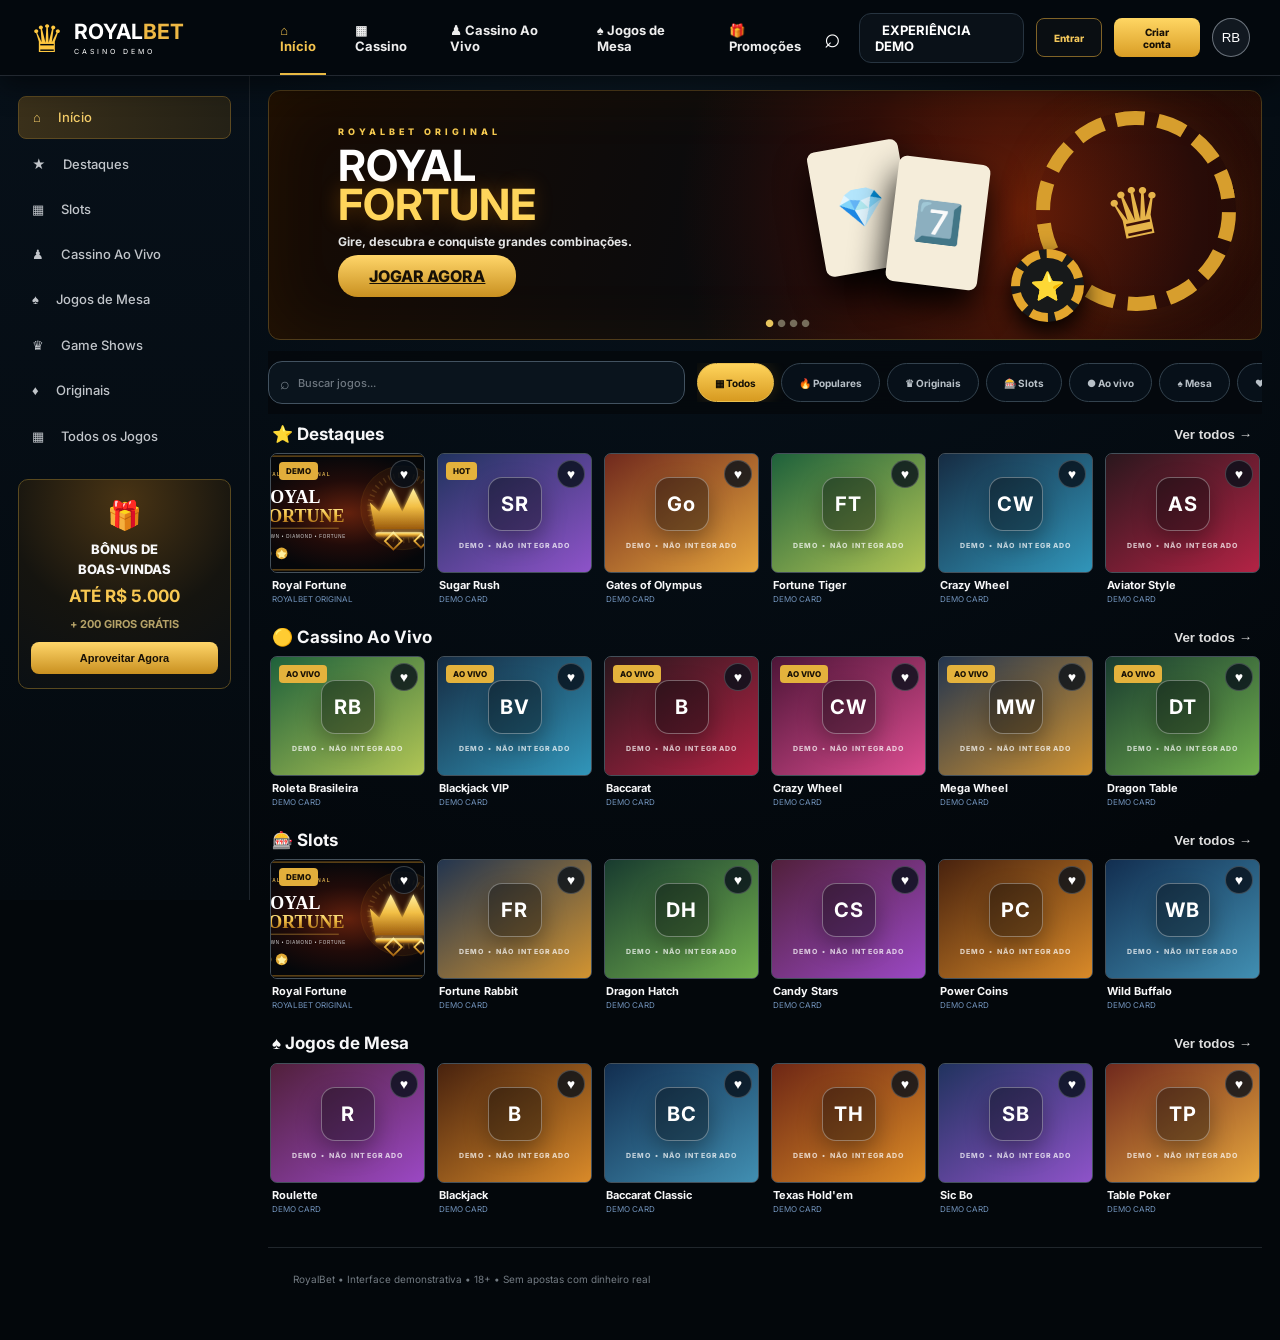
==== commit 6b6740c2: "chore: refresh lobby assets for game cover update" ====
--- a/index.html
+++ b/index.html
@@ -1,4 +1,4 @@
-<!doctype html><html lang="pt-BR"><head><meta charset="utf-8"><meta name="viewport" content="width=device-width,initial-scale=1"><meta name="theme-color" content="#06090d"><title>RoyalBet — Casino Demo</title><link rel="preconnect" href="https://fonts.googleapis.com"><link rel="preconnect" href="https://fonts.gstatic.com" crossorigin><link href="https://fonts.googleapis.com/css2?family=Inter:wght@400;500;600;700;800;900&display=swap" rel="stylesheet"><link rel="stylesheet" href="assets/css/app.css?v=6"></head><body>
+<!doctype html><html lang="pt-BR"><head><meta charset="utf-8"><meta name="viewport" content="width=device-width,initial-scale=1"><meta name="theme-color" content="#06090d"><title>RoyalBet — Casino Demo</title><link rel="preconnect" href="https://fonts.googleapis.com"><link rel="preconnect" href="https://fonts.gstatic.com" crossorigin><link href="https://fonts.googleapis.com/css2?family=Inter:wght@400;500;600;700;800;900&display=swap" rel="stylesheet"><link rel="stylesheet" href="assets/css/app.css?v=8"></head><body>
 <header class="topbar"><a class="brand" href="#"><span class="crown">♛</span><span><b>ROYAL</b><strong>BET</strong><small>CASINO DEMO</small></span></a><nav><a class="active" href="#">⌂ Início</a><a href="#slots">▦ Cassino</a><a href="#live">♟ Cassino Ao Vivo</a><a href="#mesas">♠ Jogos de Mesa</a><a href="#promos">🎁 Promoções</a></nav><div class="wallet"><button class="search">⌕</button><span><b>EXPERIÊNCIA DEMO</b></span><button class="login-btn" id="openLogin">Entrar</button><button class="signup-btn" id="openSignup">Criar conta</button><button class="avatar" id="profileBtn">RB</button></div></header>
 <div class="shell"><aside class="sidebar"><button class="side active">⌂ <span>Início</span></button><button class="side">★ <span>Destaques</span></button><button class="side">▦ <span>Slots</span></button><button class="side">♟ <span>Cassino Ao Vivo</span></button><button class="side">♠ <span>Jogos de Mesa</span></button><button class="side">♛ <span>Game Shows</span></button><button class="side">♦ <span>Originais</span></button><button class="side">▦ <span>Todos os Jogos</span></button><div class="bonus"><div class="gift">🎁</div><small>BÔNUS DE<br>BOAS-VINDAS</small><b>ATÉ R$ 5.000</b><p>+ 200 GIROS GRÁTIS</p><button>Aproveitar Agora</button></div></aside>
 <main><section class="hero"><div class="hero-copy"><span>ROYALBET ORIGINAL</span><h1>ROYAL<br><strong>FORTUNE</strong></h1><h3>Gire, descubra e conquiste grandes combinações.</h3><a class="primary" href="royal-fortune.html">JOGAR AGORA</a></div><div class="casino-art"><div class="wheel">♛</div><div class="ace">💎</div><div class="ace red">7️⃣</div><div class="chip">⭐</div></div><div class="dots">● <i>● ● ●</i></div></section>
@@ -8,4 +8,4 @@
 <section id="slots" class="games game-section" data-section="slots"><div class="section-head"><h2>🎰 Slots</h2><button>Ver todos →</button></div><div class="grid" id="slotGames"></div></section>
 <section id="mesas" class="games game-section" data-section="table"><div class="section-head"><h2>♠ Jogos de Mesa</h2><button>Ver todos →</button></div><div class="grid" id="tableGames"></div></section>
 <footer>RoyalBet • Interface demonstrativa • 18+ • Sem apostas com dinheiro real</footer></main></div><div class="auth-modal" id="authModal"><div class="auth-card"><button class="auth-close" id="authClose">×</button><div class="auth-brand">♛ <b>ROYAL<span>BET</span></b></div><small id="authEyebrow">ÁREA DO JOGADOR</small><h2 id="authTitle">Entrar</h2><p id="authIntro">Acesse seu perfil demonstrativo.</p><form id="authForm"><label id="nameField">Nome<input id="authName" type="text" placeholder="Seu nome"></label><label>E-mail<input id="authEmail" type="email" placeholder="voce@email.com" required></label><label>Senha<input id="authPassword" type="password" placeholder="••••••••" minlength="6" required></label><label class="age-check" id="ageField"><input id="authAge" type="checkbox"> Confirmo que tenho 18 anos ou mais</label><button class="auth-submit" type="submit" id="authSubmit">Entrar</button></form><button class="auth-switch" id="authSwitch">Ainda não tenho conta</button><div class="profile-panel" id="profilePanel"><div class="profile-avatar">♛</div><h3 id="profileName">Jogador</h3><p id="profileEmail"></p><div class="profile-stat"><span>Conta</span><b>DEMONSTRATIVA</b></div><button id="logoutBtn">Sair</button></div></div></div>
-<div class="modal" id="gameModal"><div class="modal-card"><button class="close">×</button><span>DEMONSTRAÇÃO</span><h2 id="modalTitle">Jogo</h2><p>Interface demonstrativa. Nenhuma aposta ou transação com dinheiro real é realizada.</p><div class="fake-bet"><button>−</button><strong>R$ 10,00</strong><button>+</button></div><button class="primary play">Jogar demonstração</button></div></div><script src="assets/js/app.js?v=6"></script></body></html>+<div class="modal" id="gameModal"><div class="modal-card"><button class="close">×</button><span>DEMONSTRAÇÃO</span><h2 id="modalTitle">Jogo</h2><p>Interface demonstrativa. Nenhuma aposta ou transação com dinheiro real é realizada.</p><div class="fake-bet"><button>−</button><strong>R$ 10,00</strong><button>+</button></div><button class="primary play">Jogar demonstração</button></div></div><script src="assets/js/app.js?v=8"></script></body></html>
--- a/assets/css/app.css
+++ b/assets/css/app.css
@@ -1,3 +1,5 @@
 :root{--bg:#05090d;--panel:#0b1016;--line:#202832;--text:#f7f7f8;--muted:#9299a3;--gold:#f5c24c}*{box-sizing:border-box}html{scroll-behavior:smooth}body{margin:0;background:#05090d;color:var(--text);font-family:Inter,sans-serif}.topbar{height:76px;position:sticky;top:0;z-index:30;display:flex;align-items:center;padding:0 30px;background:#070b0f;border-bottom:1px solid #222830}.brand{display:flex;align-items:center;width:255px;color:white;text-decoration:none;line-height:1}.brand .crown{font-size:38px;color:#f6c64d;margin-right:10px}.brand b,.brand strong{font-size:21px}.brand strong{color:#eeb844}.brand small{display:block;font-size:7px;letter-spacing:3px;margin-top:6px}.topbar nav{height:100%;display:flex;align-items:center;gap:29px}.topbar nav a{height:100%;display:grid;place-items:center;color:#eee;text-decoration:none;font-size:13px;font-weight:700;position:relative}.topbar nav a.active{color:#f5c44e}.topbar nav a.active:after{content:"";height:2px;background:#e9ba43;position:absolute;bottom:0;left:0;right:0}.wallet{margin-left:auto;display:flex;align-items:center;gap:12px}.wallet span{border:1px solid #282e35;border-radius:12px;padding:8px 15px;font-size:9px;color:#9da3ab}.wallet b{font-size:13px;color:#fff;margin-left:7px}.deposit,.primary,.bonus button{border:0;border-radius:8px;background:linear-gradient(180deg,#ffd66a,#c99020);font-weight:800;color:#171006;cursor:pointer}.deposit{padding:12px 22px}.avatar{width:39px;height:39px;border-radius:50%;border:1px solid #69717a;background:#111820;color:#fff}.search{border:0;background:none;color:#fff;font-size:28px}.shell{display:grid;grid-template-columns:250px minmax(0,1fr)}.sidebar{position:sticky;top:76px;height:calc(100vh - 76px);padding:20px 18px;background:#070b0f;border-right:1px solid #1e252c;display:flex;flex-direction:column;gap:5px}.side{border:0;background:transparent;color:#c1c5ca;border-radius:8px;padding:12px 14px;text-align:left;font:500 13px Inter;cursor:pointer}.side span{margin-left:14px}.side.active,.side:hover{background:#191d20;color:#f3cc68}.bonus{margin-top:18px;text-align:center;padding:18px 12px 14px;border:1px solid #38352a;border-radius:10px;background:radial-gradient(circle at 50% 15%,#3a321c,#151614 55%,#0e1113)}.gift{font-size:28px;margin-bottom:6px}.bonus small{font-size:13px;font-weight:800}.bonus b{display:block;color:#f8c852;font-size:22px;margin:8px 0}.bonus p{font-size:11px;font-weight:700;color:#f1d079}.bonus button{width:100%;padding:10px;font-size:11px}main{min-width:0;padding:0 18px 30px}.hero{height:310px;margin-top:14px;border-radius:12px;overflow:hidden;position:relative;background:radial-gradient(circle at 74% 50%,#6b3b13 0,#311a09 25%,transparent 45%),linear-gradient(100deg,#11100b,#090a0a 50%,#1c0f07);border:1px solid #302a1d}.hero:after{content:"";position:absolute;inset:0;background:linear-gradient(90deg,transparent 55%,#0002)}.hero-copy{position:relative;z-index:3;padding:33px 0 0 7%;color:#e4b33c}.hero-copy>span{font-size:27px;font-weight:800}.hero h1{font-size:44px;margin:0;color:#f1c24c;line-height:1}.hero h2{margin:7px 0 0;font-size:27px}.hero h2 strong{font-size:52px;color:#ffe28a}.hero h3{font-size:20px;margin:0 0 15px;color:#f4d169}.primary{padding:12px 27px}.casino-art{position:absolute;z-index:2;right:4%;top:0;width:48%;height:100%}.wheel{position:absolute;right:1%;top:24px;width:245px;height:245px;border:20px dashed #d79e2d;border-radius:50%;display:grid;place-items:center;color:#e6b54a;font-size:105px;transform:rotate(-12deg);box-shadow:0 0 45px #b2641822}.ace{position:absolute;left:16%;top:68px;background:#f5edda;color:#161616;width:108px;height:155px;border-radius:8px;font:700 48px Georgia;padding:13px;transform:rotate(-10deg);box-shadow:0 18px 35px #000}.ace.red{left:31%;top:88px;color:#a61f22;transform:rotate(7deg)}.chip{position:absolute;right:31%;bottom:17px;width:88px;height:88px;border-radius:50%;background:#17191a;border:12px dashed #e3a62d;display:grid;place-items:center;color:#e9bb45;font-size:28px;box-shadow:0 10px 25px #000}.dots{position:absolute;z-index:4;bottom:10px;left:50%;color:#e8c65e;font-size:10px}.dots i{font-style:normal;color:#756d5b}.promo-row{display:grid;grid-template-columns:repeat(3,1fr);gap:12px;margin:13px 0}.promo-row article{height:79px;border-radius:9px;display:flex;align-items:center;padding:0 24px;border:1px solid;position:relative}.promo-row i{font-style:normal;font-size:30px;margin-right:18px}.promo-row b{font-size:14px}.promo-row span{display:block;font-size:11px;margin-top:3px}.promo-row em{position:absolute;right:20px;font-size:30px;font-style:normal}.tournament{background:linear-gradient(100deg,#06321f,#06261c);border-color:#087747!important}.tournament span{color:#25e9a1}.cashback{background:linear-gradient(100deg,#172b67,#151647);border-color:#3048a5!important}.cashback span{color:#9aa8ff}.promotion{background:linear-gradient(100deg,#59120f,#310c0d);border-color:#9d2b25!important}.promotion span{color:#ff7c70}.games{padding:9px 2px 13px}.section-head{display:flex;align-items:center;justify-content:space-between;margin:0 2px 13px}.section-head h2{font-size:18px;margin:0}.section-head button{border:0;background:none;color:#ddd;font-weight:600;cursor:pointer}.grid{display:grid;grid-template-columns:repeat(6,minmax(115px,1fr));gap:11px}.poster{height:150px;border-radius:9px;position:relative;overflow:hidden;border:1px solid #2c343a;background:radial-gradient(circle at 50% 20%,#ffffff25,transparent 36%),linear-gradient(145deg,var(--a),var(--b));display:grid;place-items:center;transition:.2s}.game{cursor:pointer;min-width:0}.game:hover .poster{transform:translateY(-4px);border-color:#d5a637;box-shadow:0 12px 28px #000}.poster:after{content:"PLAY";opacity:0;position:absolute;inset:auto 12px 12px;background:#e7b13d;color:#17100a;text-align:center;padding:7px;border-radius:6px;font-size:9px;font-weight:900;transition:.2s}.game:hover .poster:after{opacity:1}.symbol{font-size:56px;filter:drop-shadow(0 7px 10px #000)}.tag{position:absolute;z-index:2;left:8px;top:8px;background:#e93f45;padding:4px 7px;border-radius:4px;font-size:8px;font-weight:800}.game h3{font-size:12px;margin:7px 2px 2px}.game p{font-size:9px;color:#7d8790;margin:0 2px}footer{margin-top:20px;border-top:1px solid #20262c;padding:25px;color:#737b83;font-size:10px}.modal{display:none;position:fixed;inset:0;background:#000d;z-index:60;place-items:center}.modal.open{display:grid}.modal-card{width:min(420px,90vw);padding:34px;background:#11161b;border:1px solid #353c42;border-radius:14px;text-align:center;position:relative}.close{position:absolute;right:15px;top:10px;border:0;background:none;color:white;font-size:26px}.modal-card>span{color:#e5b542;font-size:9px;letter-spacing:2px}.modal-card p{color:#999;font-size:12px}.fake-bet{display:flex;justify-content:center;gap:20px;align-items:center;margin:25px}.fake-bet button{border:1px solid #444;background:#222;color:white;border-radius:50%;width:34px;height:34px}.play{width:100%}@media(max-width:1150px){.topbar nav a:nth-last-child(-n+2){display:none}.grid{grid-template-columns:repeat(4,1fr)}}@media(max-width:850px){.shell{grid-template-columns:70px 1fr}.sidebar{padding:15px 8px}.side span,.bonus{display:none}.side{text-align:center;font-size:18px}.brand{width:190px}.topbar nav{display:none}.wallet span,.search{display:none}.casino-art{opacity:.45}.grid{grid-template-columns:repeat(3,1fr)}}@media(max-width:600px){.topbar{height:62px;padding:0 12px}.brand{width:auto}.brand small{display:none}.brand b,.brand strong{font-size:16px}.brand .crown{font-size:27px}.deposit{padding:9px 11px}.avatar{display:none}.shell{display:block}.sidebar{position:fixed;z-index:40;top:auto;bottom:0;left:0;right:0;width:auto;height:62px;display:grid;grid-template-columns:repeat(5,1fr);padding:5px;background:#080c10;border-top:1px solid #272d33}.sidebar .side:nth-child(n+6),.bonus{display:none}main{padding:0 10px 75px}.hero{height:335px}.hero-copy{padding:35px 20px}.hero-copy>span{font-size:19px}.hero h1{font-size:34px}.hero h2{font-size:20px}.hero h2 strong{font-size:38px}.hero h3{font-size:16px}.casino-art{right:-95px;width:80%}.promo-row{grid-template-columns:1fr}.promo-row article{height:65px}.grid{grid-template-columns:repeat(2,1fr)}.poster{height:145px}}.discovery{position:sticky;top:76px;z-index:20;display:flex;align-items:center;gap:12px;padding:10px 0;background:#05090ded;backdrop-filter:blur(12px)}.filters{display:flex;gap:7px;overflow-x:auto;flex:1;scrollbar-width:none}.filters::-webkit-scrollbar{display:none}.filter{white-space:nowrap;border:1px solid #29323a;background:#0d1319;color:#b8c0c7;border-radius:8px;padding:9px 13px;font:700 10px Inter;cursor:pointer}.filter:hover,.filter.active{background:#d9a531;border-color:#eac04f;color:#130e05}.game-search{width:220px;height:36px;flex:0 0 220px;border:1px solid #303944;background:#0c1116;border-radius:8px;display:flex;align-items:center;padding:0 11px;color:#77818a}.game-search input{width:100%;border:0;outline:0;background:transparent;color:#fff;padding-left:8px;font:500 11px Inter}.game-search input::placeholder{color:#6f7881}.fav{position:absolute;z-index:5;right:7px;top:7px;width:28px;height:28px;border-radius:50%;border:1px solid #ffffff33;background:#07090aaa;color:#fff;font-size:14px;cursor:pointer}.fav.on{color:#ffd35b;border-color:#ffd35b;background:#2b210d}.game{position:relative}.game.hidden,.game-section.hidden{display:none}.empty-state{display:none;text-align:center;padding:42px;color:#7f8992;font-size:12px}.empty-state.show{display:block}@media(max-width:600px){.discovery{top:62px;display:block}.filters{padding-bottom:8px}.game-search{width:100%;height:39px}.empty-state{padding:30px}}
 /* RoyalBet premium visual v5 */
 body{background:radial-gradient(circle at 50% -15%,#10202c 0,#061019 28%,#03070b 70%)}.topbar{background:#03080d;box-shadow:0 8px 28px #0008}.brand .crown{color:#ffc83f}.wallet span{background:#0a1118;border-color:#273440}.deposit{background:linear-gradient(180deg,#ffd76b,#d69b22);box-shadow:0 0 18px #d99d2530}.sidebar{background:linear-gradient(180deg,#071019,#040a0f)}.side.active{background:linear-gradient(90deg,#3a301a,#242116);border:1px solid #5d4a21}.hero{height:250px;border-color:#4f3c1a;background:radial-gradient(circle at 76% 48%,#6e1f08 0,#2e0d09 23%,transparent 45%),linear-gradient(105deg,#170b03,#090b0e 52%,#1e0805);box-shadow:inset 0 0 70px #ff990010}.hero-copy{padding-top:28px}.hero-copy>span{font-size:9px;letter-spacing:4px;color:#f4c84f}.hero h1{margin:7px 0 10px;font-size:43px;line-height:.9;color:#fff}.hero h1 strong{color:#ffd55b;text-shadow:0 0 20px #ff8a004f}.hero h3{max-width:360px;color:#e4e5e5;font-size:12px;line-height:1.45}.hero .primary{padding:11px 31px;border-radius:20px}.casino-art{right:2%;width:51%}.wheel{width:200px;height:200px;top:20px;font-size:68px;border-width:14px}.ace{top:54px;width:92px;height:126px;font-size:39px;display:grid;place-items:center;padding:0}.ace.red{top:69px}.chip{width:73px;height:73px;border-width:9px}.promo-row{display:none}.discovery{margin-top:11px}.game-search{order:-1;width:42%;flex:0 0 42%;height:43px;border-radius:14px;background:#0a141d;border-color:#425260}.filters{justify-content:flex-start}.filter{height:39px;border-radius:20px;padding:0 17px;background:#071019;border-color:#33424e}.filter.active{background:linear-gradient(#ffd45c,#d79a20);box-shadow:0 0 16px #d79a2033}.games{padding-top:10px}.section-head{margin-bottom:9px}.section-head h2{font-size:17px}.grid{grid-template-columns:repeat(6,minmax(120px,1fr));gap:12px}.poster{height:120px;border-radius:7px;border-color:#44505a;background:radial-gradient(circle at 50% 20%,#ffffff38,transparent 36%),linear-gradient(145deg,var(--a),var(--b));box-shadow:inset 0 0 30px #0004}.symbol{font-size:50px}.game h3{font-size:11px;margin-top:5px}.game p{font-size:8px;color:#7192ba}.fav{background:#071019cc}.tag{background:#e4b23c;color:#171006}.poster:after{content:"JOGAR";border-radius:18px}.bonus{border-color:#59491f;background:radial-gradient(circle at 50% 10%,#493414,#15140f 55%,#0b1014)}.bonus b{font-size:17px}.bonus p{color:#b5a268}@media(max-width:1150px){.grid{grid-template-columns:repeat(4,1fr)}}@media(max-width:600px){.hero{height:300px}.hero h1{font-size:34px}.discovery{display:flex;flex-direction:column}.game-search{order:0;width:100%;flex-basis:auto}.filters{width:100%}.grid{grid-template-columns:repeat(2,1fr)}.poster{height:130px}}
+.login-btn,.signup-btn{height:39px;border-radius:8px;padding:0 17px;font:800 10px Inter;cursor:pointer}.login-btn{border:1px solid #806327;background:#0a0e12;color:#f3c75b}.signup-btn{border:0;background:linear-gradient(#ffd663,#d99d25);color:#171006}.auth-modal{display:none;position:fixed;inset:0;z-index:100;background:#000d;place-items:center;padding:18px}.auth-modal.open{display:grid}.auth-card{width:min(430px,100%);position:relative;padding:32px;background:radial-gradient(circle at 50% 0,#2d2411,#10161c 38%,#090d11);border:1px solid #6d5423;border-radius:18px;box-shadow:0 30px 90px #000;text-align:left}.auth-close{position:absolute;right:15px;top:11px;border:0;background:none;color:#fff;font-size:27px;cursor:pointer}.auth-brand{text-align:center;color:#f3c34e;font-size:28px;margin-bottom:20px}.auth-brand b{font-size:18px;color:#fff}.auth-brand span{color:#efb93e}.auth-card>small{display:block;color:#b18d3e;font-size:8px;letter-spacing:2px}.auth-card h2{font-size:26px;margin:5px 0}.auth-card>p{color:#89939c;font-size:11px;margin:0 0 20px}.auth-card label{display:block;color:#aeb5bb;font-size:9px;font-weight:700;margin:11px 0}.auth-card label input:not([type=checkbox]){display:block;width:100%;height:44px;margin-top:6px;border:1px solid #303b44;border-radius:9px;background:#0a1015;color:#fff;padding:0 13px;outline:0}.auth-card label input:focus{border-color:#b88b31}.age-check{display:flex!important;align-items:center;gap:7px}.auth-submit{width:100%;height:44px;border:0;border-radius:9px;background:linear-gradient(#ffd65f,#d39722);color:#171006;font:900 11px Inter;cursor:pointer}.auth-switch{display:block;margin:13px auto 0;border:0;background:none;color:#d4ae50;font:700 9px Inter;cursor:pointer}.profile-panel{display:none;text-align:center}.profile-panel.show{display:block}.profile-avatar{width:70px;height:70px;margin:5px auto 12px;border:2px solid #d6a53c;border-radius:50%;display:grid;place-items:center;background:#1f190d;color:#f4c44c;font-size:30px}.profile-panel h3{margin:0;font-size:20px}.profile-panel p{color:#818b94;font-size:10px}.profile-stat{margin:20px 0;padding:13px;border:1px solid #2c353d;border-radius:9px;background:#0b1015;display:flex;justify-content:space-between;font-size:9px;color:#87919a}.profile-stat b{color:#e9bb4b}.profile-panel button{width:100%;height:40px;border:1px solid #4b3333;border-radius:8px;background:#1c0d0d;color:#e7a3a3;font-weight:800}.auth-card.profile-mode form,.auth-card.profile-mode .auth-switch,.auth-card.profile-mode>small,.auth-card.profile-mode>h2,.auth-card.profile-mode>p{display:none}@media(max-width:600px){.signup-btn{display:none}.login-btn{padding:0 12px}.auth-card{padding:27px 20px}}
+.cover-art{width:100%;height:100%;display:block;object-fit:cover}.poster.has-cover{background:#07090b}.placeholder-art{width:100%;height:100%;display:flex;flex-direction:column;align-items:center;justify-content:center;background:linear-gradient(145deg,var(--a),var(--b));text-align:center}.placeholder-art b{width:54px;height:54px;border:1px solid #ffffff55;border-radius:14px;display:grid;place-items:center;background:#05080a66;color:#fff;font-size:20px;letter-spacing:1px;box-shadow:0 10px 25px #0005}.placeholder-art small{margin-top:10px;color:#ffffffb5;font-size:7px;letter-spacing:1.3px;font-weight:800}.has-cover .tag{background:#e2ae3b;color:#160f05}.has-cover:after{z-index:4}.cover-art+.symbol{display:none}
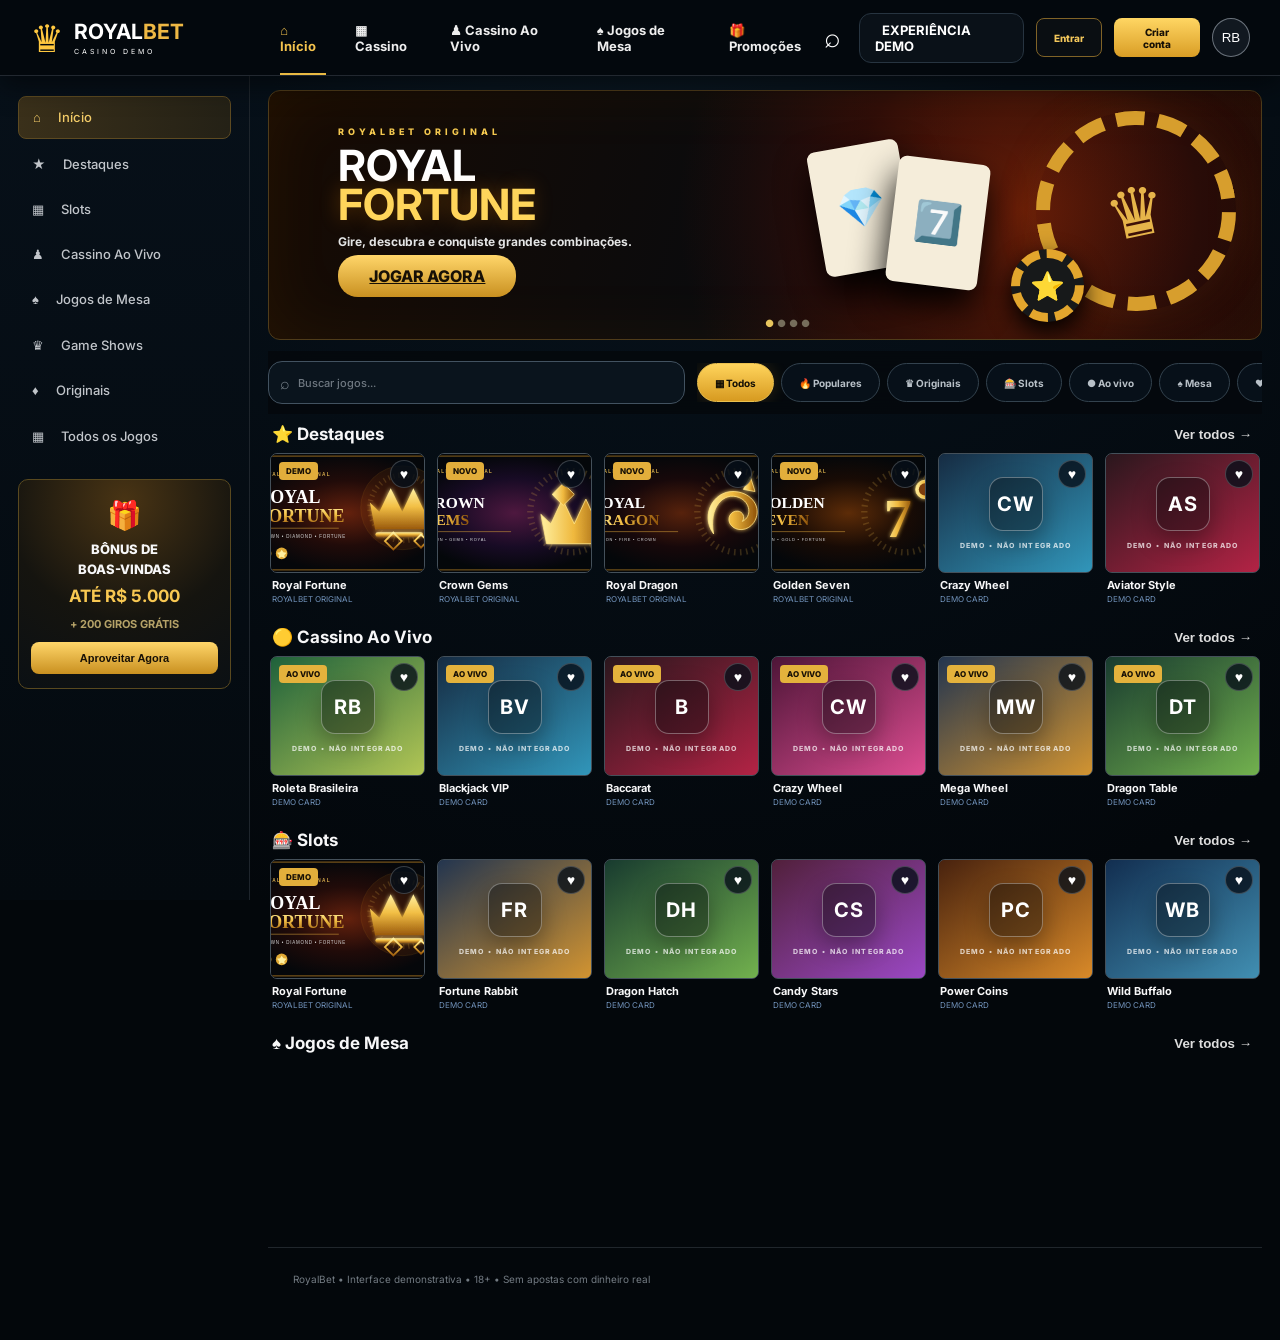
==== commit 31145319: "chore: refresh originals catalog" ====
--- a/index.html
+++ b/index.html
@@ -8,4 +8,4 @@
 <section id="slots" class="games game-section" data-section="slots"><div class="section-head"><h2>🎰 Slots</h2><button>Ver todos →</button></div><div class="grid" id="slotGames"></div></section>
 <section id="mesas" class="games game-section" data-section="table"><div class="section-head"><h2>♠ Jogos de Mesa</h2><button>Ver todos →</button></div><div class="grid" id="tableGames"></div></section>
 <footer>RoyalBet • Interface demonstrativa • 18+ • Sem apostas com dinheiro real</footer></main></div><div class="auth-modal" id="authModal"><div class="auth-card"><button class="auth-close" id="authClose">×</button><div class="auth-brand">♛ <b>ROYAL<span>BET</span></b></div><small id="authEyebrow">ÁREA DO JOGADOR</small><h2 id="authTitle">Entrar</h2><p id="authIntro">Acesse seu perfil demonstrativo.</p><form id="authForm"><label id="nameField">Nome<input id="authName" type="text" placeholder="Seu nome"></label><label>E-mail<input id="authEmail" type="email" placeholder="voce@email.com" required></label><label>Senha<input id="authPassword" type="password" placeholder="••••••••" minlength="6" required></label><label class="age-check" id="ageField"><input id="authAge" type="checkbox"> Confirmo que tenho 18 anos ou mais</label><button class="auth-submit" type="submit" id="authSubmit">Entrar</button></form><button class="auth-switch" id="authSwitch">Ainda não tenho conta</button><div class="profile-panel" id="profilePanel"><div class="profile-avatar">♛</div><h3 id="profileName">Jogador</h3><p id="profileEmail"></p><div class="profile-stat"><span>Conta</span><b>DEMONSTRATIVA</b></div><button id="logoutBtn">Sair</button></div></div></div>
-<div class="modal" id="gameModal"><div class="modal-card"><button class="close">×</button><span>DEMONSTRAÇÃO</span><h2 id="modalTitle">Jogo</h2><p>Interface demonstrativa. Nenhuma aposta ou transação com dinheiro real é realizada.</p><div class="fake-bet"><button>−</button><strong>R$ 10,00</strong><button>+</button></div><button class="primary play">Jogar demonstração</button></div></div><script src="assets/js/app.js?v=8"></script></body></html>+<div class="modal" id="gameModal"><div class="modal-card"><button class="close">×</button><span>DEMONSTRAÇÃO</span><h2 id="modalTitle">Jogo</h2><p>Interface demonstrativa. Nenhuma aposta ou transação com dinheiro real é realizada.</p><div class="fake-bet"><button>−</button><strong>R$ 10,00</strong><button>+</button></div><button class="primary play">Jogar demonstração</button></div></div><script src="assets/js/app.js?v=9"></script></body></html>
